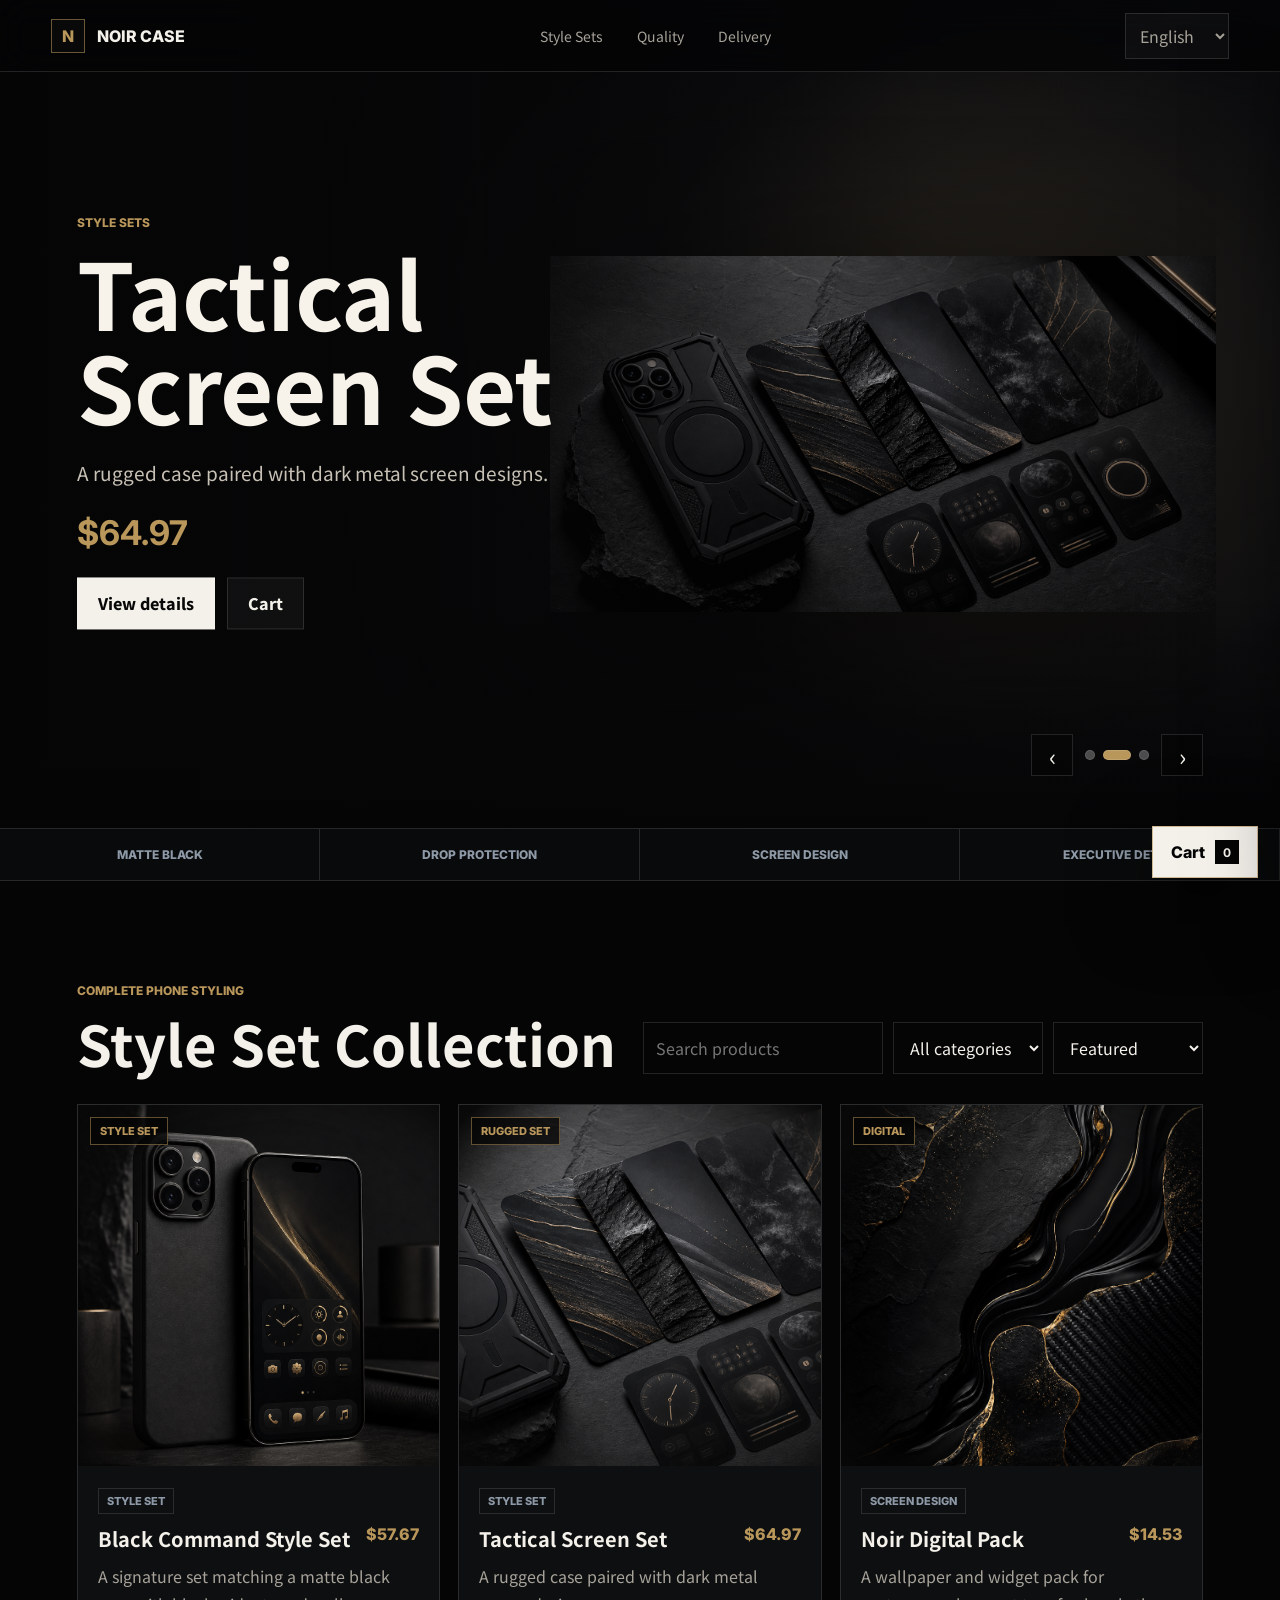
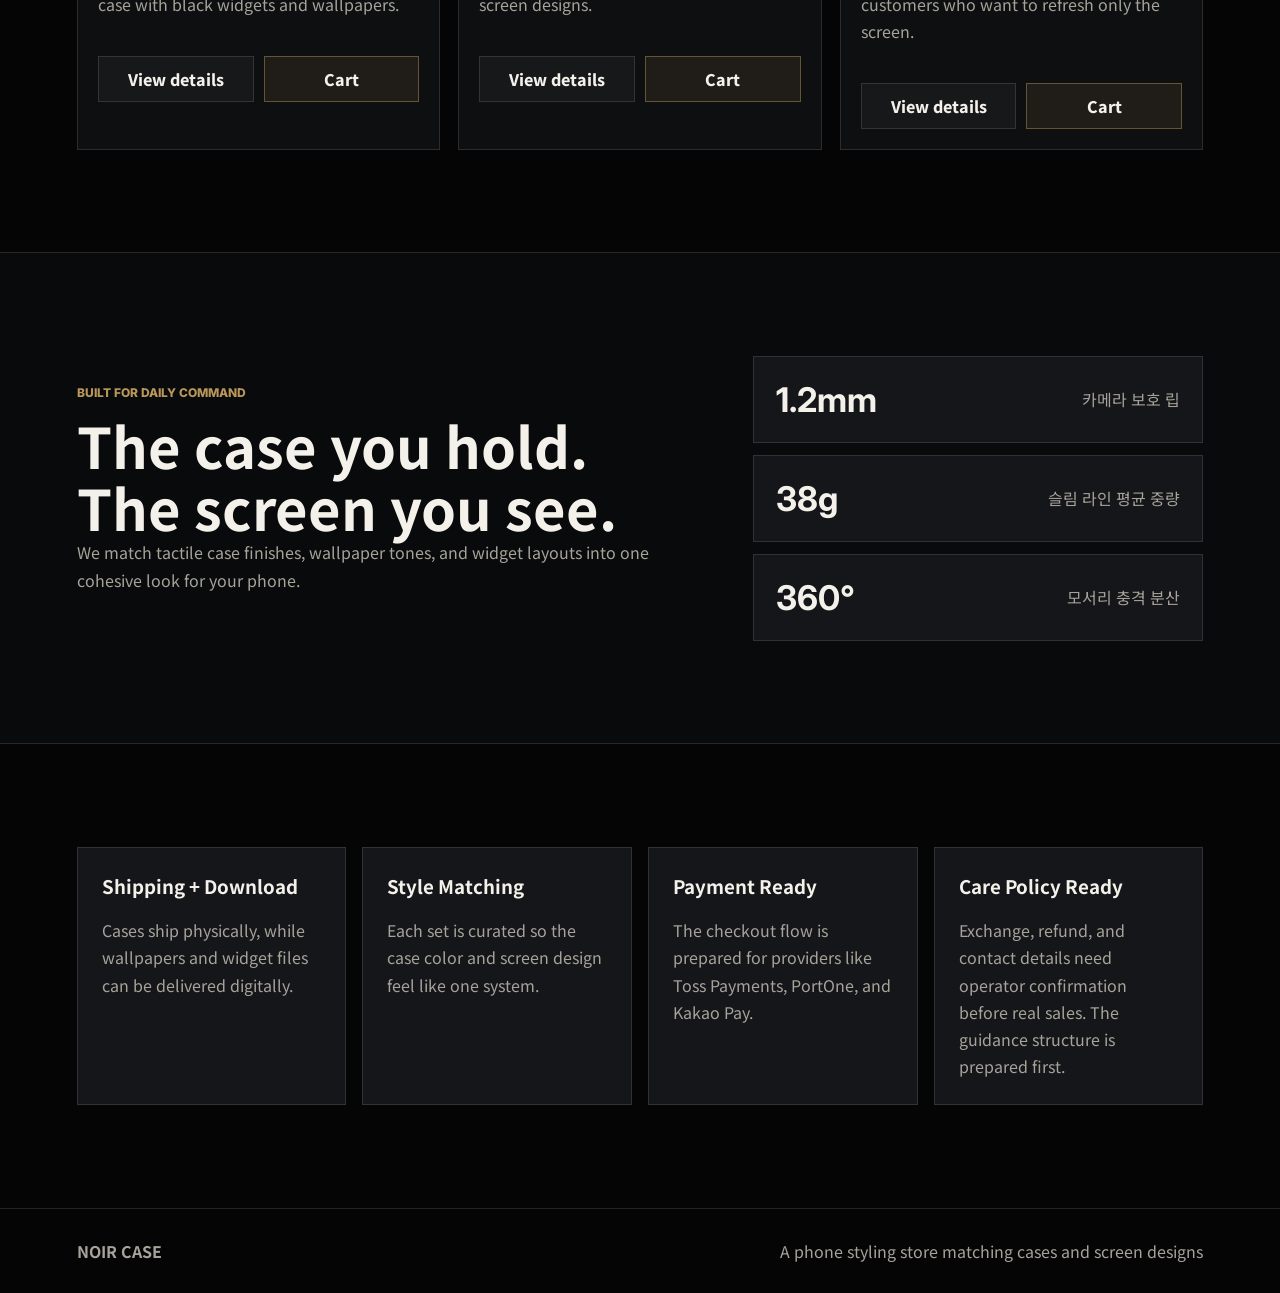
==== index.html @ c7d9f834 "Reposition mobile cart badge" ====
<!doctype html>
<html lang="ko">
  <head>
    <meta charset="UTF-8" />
    <meta name="viewport" content="width=device-width, initial-scale=1.0" />
    <title>NOIR CASE | 케이스와 화면 디자인 세트</title>
    <meta name="description" content="케이스, 배경화면, 위젯을 한 번에 맞추는 프리미엄 폰 스타일링 스토어 NOIR CASE." />
    <meta name="theme-color" content="#050506" />
    <meta property="og:title" content="NOIR CASE" />
    <meta property="og:description" content="케이스와 화면 디자인을 세트로 맞춰주는 프리미엄 폰 스타일링 브랜드" />
    <meta property="og:image" content="assets/hero-case.png" />
    <meta property="og:type" content="website" />
    <meta name="twitter:card" content="summary_large_image" />
    <meta name="twitter:title" content="NOIR CASE" />
    <meta name="twitter:description" content="케이스와 화면 디자인을 세트로 맞춰주는 프리미엄 폰 스타일링 브랜드" />
    <meta name="twitter:image" content="assets/hero-case.png" />
    <link rel="preconnect" href="https://fonts.googleapis.com" />
    <link rel="preconnect" href="https://fonts.gstatic.com" crossorigin />
    <link href="https://fonts.googleapis.com/css2?family=Noto+Sans+KR:wght@400;500;600;700;800&family=Inter:wght@500;600;700;800&display=swap" rel="stylesheet" />
    <link rel="stylesheet" href="styles.css?v=20260530-cartbadge" />
  </head>
  <body>
    <header class="site-header">
      <a class="brand" href="#top" aria-label="NOIR CASE 홈">
        <span class="brand-mark">N</span>
        <span>NOIR CASE</span>
      </a>
      <nav class="nav-links" aria-label="주요 메뉴">
        <a href="#products" data-i18n="navProducts">스타일 세트</a>
        <a href="#quality" data-i18n="navQuality">품질</a>
        <a href="#support" data-i18n="navSupport">배송</a>
      </nav>
    </header>

    <main id="top">
      <section class="hero" data-hero>
        <div class="hero-art blend-media" aria-hidden="true">
          <span class="blend-media-bg"></span>
          <img class="hero-bg" src="assets/hero-case.png" alt="프리미엄 케이스" data-hero-image fetchpriority="high" decoding="async" />
        </div>
        <div class="hero-shade"></div>
        <div class="hero-content">
          <p class="eyebrow" data-hero-category>Phone Styling Set</p>
          <h1 data-hero-title data-i18n="heroDefaultTitle">케이스와 화면을 하나의 무드로</h1>
          <p class="hero-copy" data-hero-copy data-i18n="heroDefaultCopy">
            케이스, 배경화면, 위젯까지 맞춰 폰 전체의 인상을 완성하는 프리미엄 스타일링 세트.
          </p>
          <strong class="hero-price" data-hero-price></strong>
          <div class="hero-actions">
            <a class="primary-btn" href="#products" data-hero-detail>컬렉션 보기</a>
            <button class="secondary-btn" type="button" data-hero-add data-i18n="cart">장바구니</button>
          </div>
        </div>
        <div class="hero-controls" aria-label="메인 상품 전환">
          <button type="button" data-hero-prev aria-label="이전 상품">‹</button>
          <div class="hero-dots" data-hero-dots></div>
          <button type="button" data-hero-next aria-label="다음 상품">›</button>
        </div>
      </section>

      <section class="ticker" aria-label="브랜드 가치">
        <span>MATTE BLACK</span>
        <span>DROP PROTECTION</span>
        <span>SCREEN DESIGN</span>
        <span>EXECUTIVE DETAIL</span>
      </section>

      <section class="products-section" id="products">
        <div class="section-heading">
          <div>
            <p class="eyebrow" data-i18n="completeStyling">Complete Phone Styling</p>
            <h2 data-i18n="collectionTitle">스타일 세트 컬렉션</h2>
          </div>
          <div class="shop-controls">
            <input type="search" placeholder="상품 검색" data-search data-i18n-placeholder="productSearch" />
            <select data-category>
              <option value="all" data-i18n="allCategories">전체 카테고리</option>
            </select>
            <select data-sort>
              <option value="featured" data-i18n="featured">추천순</option>
              <option value="price-low" data-i18n="priceLow">낮은 가격순</option>
              <option value="price-high" data-i18n="priceHigh">높은 가격순</option>
              <option value="newest" data-i18n="newest">신상품순</option>
            </select>
          </div>
        </div>
        <div class="product-grid" data-products></div>
      </section>

      <section class="quality-section" id="quality">
        <div class="quality-copy">
          <p class="eyebrow">Built For Daily Command</p>
          <h2 data-i18n="qualityTitle">손에 드는 케이스와 매일 보는 화면까지</h2>
          <p data-i18n="qualityCopy">
            케이스의 소재감과 배경화면의 색감, 위젯 구성까지 하나의 무드로 설계합니다.
            폰을 켤 때부터 손에 쥘 때까지 자연스럽게 이어지도록 구성했습니다.
          </p>
        </div>
        <div class="spec-list" aria-label="제품 특징">
          <div>
            <strong>1.2mm</strong>
            <span>카메라 보호 립</span>
          </div>
          <div>
            <strong>38g</strong>
            <span>슬림 라인 평균 중량</span>
          </div>
          <div>
            <strong>360°</strong>
            <span>모서리 충격 분산</span>
          </div>
        </div>
      </section>

      <section class="service-section" id="support">
        <article>
          <h3 data-i18n="deliveryDownload">배송 + 다운로드</h3>
          <p data-i18n="deliveryDownloadCopy">케이스는 배송으로, 배경화면과 위젯 파일은 디지털 다운로드로 제공할 수 있습니다.</p>
        </article>
        <article>
          <h3 data-i18n="styleMatching">스타일 매칭</h3>
          <p data-i18n="styleMatchingCopy">케이스 컬러와 화면 디자인이 따로 놀지 않도록 세트 단위로 구성합니다.</p>
        </article>
        <article>
          <h3 data-i18n="paymentReady">결제 연동 준비</h3>
          <p data-i18n="paymentReadyCopy">토스페이먼츠, 포트원, 카카오페이 같은 국내 PG를 붙일 수 있는 버튼 구조입니다.</p>
        </article>
        <article>
          <h3 data-i18n="careReady">운영 안내 준비</h3>
          <p data-i18n="careReadyCopy">교환, 환불, 문의 정보는 실제 판매 전 운영자 확인이 필요합니다. 현재는 안내 구조를 먼저 준비했습니다.</p>
        </article>
      </section>
    </main>

    <aside class="cart-drawer" data-cart-drawer aria-label="장바구니">
      <div class="drawer-head">
        <h2 data-i18n="orderSheet">주문서</h2>
        <button class="icon-btn" type="button" data-close-cart aria-label="장바구니 닫기">×</button>
      </div>
      <div class="cart-items" data-cart-items></div>
      <div class="cart-total">
        <span>결제 예정 금액</span>
        <strong data-cart-total>0원</strong>
      </div>
      <button class="checkout-btn" type="button" data-checkout data-i18n="checkout">결제하기</button>
      <p class="checkout-note">현재는 데모 결제입니다. 실제 판매 전 PG 가맹점 심사와 서버 검증을 연결하세요.</p>
    </aside>

    <button class="cart-fab" type="button" data-open-cart aria-label="장바구니 열기">
      <span>Cart</span>
      <strong data-cart-count>0</strong>
    </button>

    <div class="toast" data-toast role="status" aria-live="polite"></div>

    <footer class="site-footer">
      <strong>NOIR CASE</strong>
      <span data-i18n="footer">케이스와 화면 디자인을 맞춰주는 폰 스타일링 스토어</span>
    </footer>

    <script src="config.js"></script>
    <script src="i18n.js?v=20260530-checkout"></script>
    <script src="store.js"></script>
    <script src="app.js?v=20260530-cartstate"></script>
  </body>
</html>
---- styles.css ----
:root {
  color-scheme: dark;
  --bg: #050506;
  --panel: #0e0f11;
  --panel-2: #151619;
  --line: rgba(255, 255, 255, 0.12);
  --text: #f4f1eb;
  --muted: #a7a39a;
  --dim: #706d67;
  --gold: #b9975b;
  --steel: #8d99a6;
  --danger: #d85757;
  --shadow: 0 24px 80px rgba(0, 0, 0, 0.55);
}

* {
  box-sizing: border-box;
}

html {
  scroll-behavior: smooth;
  overflow-x: clip;
}

body {
  margin: 0;
  background: var(--bg);
  color: var(--text);
  font-family: "Noto Sans KR", "Inter", sans-serif;
  overflow-x: clip;
}

@supports not (overflow: clip) {
  html,
  body {
    overflow-x: hidden;
  }
}

button,
input,
select,
textarea {
  font: inherit;
}

a:focus-visible,
button:focus-visible,
input:focus-visible,
select:focus-visible,
textarea:focus-visible {
  outline: 2px solid var(--gold);
  outline-offset: 3px;
}

a {
  color: inherit;
  text-decoration: none;
}

.site-header {
  position: fixed;
  top: 0;
  left: 0;
  right: 0;
  z-index: 30;
  display: flex;
  align-items: center;
  justify-content: space-between;
  gap: 24px;
  height: 72px;
  padding: 0 clamp(18px, 4vw, 64px);
  border-bottom: 1px solid var(--line);
  background: rgba(5, 5, 6, 0.78);
  backdrop-filter: blur(18px);
}

.brand,
.nav-links,
.hero-actions,
.drawer-head {
  display: flex;
  align-items: center;
}

.brand {
  gap: 12px;
  font-family: Inter, sans-serif;
  font-weight: 800;
  letter-spacing: 0;
}

.brand-mark {
  display: grid;
  place-items: center;
  width: 34px;
  height: 34px;
  border: 1px solid rgba(185, 151, 91, 0.55);
  color: var(--gold);
  background: #090909;
}

.nav-links {
  gap: clamp(16px, 3vw, 34px);
  color: var(--muted);
  font-size: 14px;
}

.nav-links a:hover,
.admin-open:hover {
  color: var(--text);
}

.admin-open,
.icon-btn {
  border: 1px solid var(--line);
  color: var(--muted);
  background: rgba(255, 255, 255, 0.03);
  cursor: pointer;
}

.admin-open {
  padding: 9px 14px;
}

.language-select {
  width: auto;
  min-width: 104px;
  border: 1px solid var(--line);
  background: rgba(255, 255, 255, 0.03);
  color: var(--muted);
  padding: 9px 10px;
  cursor: pointer;
}

.hero {
  position: relative;
  min-height: 92vh;
  display: grid;
  align-items: center;
  overflow: hidden;
  padding: 120px clamp(18px, 6vw, 84px) 70px;
  --hero-image: url("assets/hero-case.png");
  --hero-tone: 0.34;
  --hero-image-brightness: 0.78;
  --hero-bg-opacity: 0.22;
  --hero-overlay: 0.58;
  --hero-content-y: 50%;
  --hero-art-scale: 1;
  --hero-bg-start: #050506;
  --hero-bg-end: #111214;
  --hero-accent: #b9975b;
  --hero-text: #f7f3ea;
  background:
    radial-gradient(circle at 78% 46%, color-mix(in srgb, var(--hero-accent) calc(18% + var(--hero-tone) * 16%), transparent), transparent 34%),
    linear-gradient(90deg, var(--hero-bg-start) 0%, color-mix(in srgb, var(--hero-bg-start) 66%, var(--hero-bg-end)) 48%, var(--hero-bg-end) 100%);
}

.hero::before {
  content: "";
  position: absolute;
  inset: -18%;
  z-index: 0;
  background-image: var(--hero-image);
  background-size: min(78vw, 1080px) auto;
  background-repeat: no-repeat;
  background-position: center right;
  filter: blur(88px) saturate(0.9) brightness(0.42);
  opacity: var(--hero-bg-opacity);
  transform: scale(1.1);
}

.hero-art,
.hero-shade {
  position: absolute;
}

.hero-art {
  top: 96px;
  right: clamp(18px, 5vw, 76px);
  bottom: 56px;
  width: min(52vw, 760px);
  height: calc(100% - 152px);
  z-index: 1;
  --blend-image: var(--hero-image);
  transform: scale(var(--hero-art-scale));
  transform-origin: center right;
}

.hero-art .blend-media-bg {
  inset: -14%;
  opacity: calc(var(--blend-glow) * var(--blend-overlay) * var(--hero-bg-opacity));
  filter: blur(var(--blend-blur)) saturate(0.95) brightness(calc(0.5 + var(--hero-tone) * 0.18));
}

.hero-art::after {
  background: radial-gradient(ellipse var(--blend-width) var(--blend-height) at var(--blend-focus-x) var(--blend-focus-y), transparent 0%, transparent var(--blend-solid), rgba(5, 5, 6, 0.2) var(--blend-soft), rgba(5, 5, 6, 0.64) var(--blend-edge), #050506 100%);
}

.hero-bg {
  width: 100%;
  height: 100%;
  object-fit: contain;
  object-position: center right;
  filter: saturate(0.9) contrast(1.08) brightness(var(--hero-image-brightness)) drop-shadow(0 32px 72px rgba(0, 0, 0, 0.58));
  -webkit-mask-image: radial-gradient(ellipse var(--blend-width) var(--blend-height) at var(--blend-focus-x) var(--blend-focus-y), #000 0%, #000 var(--blend-solid), rgba(0, 0, 0, 0.78) var(--blend-soft), rgba(0, 0, 0, 0.24) var(--blend-edge), transparent 100%);
  mask-image: radial-gradient(ellipse var(--blend-width) var(--blend-height) at var(--blend-focus-x) var(--blend-focus-y), #000 0%, #000 var(--blend-solid), rgba(0, 0, 0, 0.78) var(--blend-soft), rgba(0, 0, 0, 0.24) var(--blend-edge), transparent 100%);
}

.hero-shade {
  inset: 0;
  z-index: 2;
  background:
    linear-gradient(90deg, rgba(5, 5, 6, calc(0.56 + var(--hero-overlay) * 0.38)) 0%, rgba(5, 5, 6, calc(0.42 + var(--hero-overlay) * 0.32)) 42%, rgba(5, 5, 6, calc(var(--hero-overlay) * 0.24)) 72%, rgba(5, 5, 6, calc(var(--hero-overlay) * 0.42)) 100%),
    linear-gradient(0deg, #050506 0%, rgba(5, 5, 6, 0) 28%);
}

.hero-content {
  position: relative;
  z-index: 3;
  max-width: 650px;
  align-self: center;
  transform: translateY(calc(var(--hero-content-y) - 50%));
  color: var(--hero-text);
}

.hero-content .eyebrow,
.hero-price {
  color: var(--hero-accent);
}

.eyebrow {
  margin: 0 0 14px;
  color: var(--gold);
  font-family: Inter, sans-serif;
  font-size: 12px;
  font-weight: 800;
  letter-spacing: 0;
  text-transform: uppercase;
}

h1,
h2,
h3,
p {
  margin-top: 0;
}

h1 {
  max-width: 620px;
  margin-bottom: 24px;
  font-size: clamp(44px, 8vw, 92px);
  line-height: 1.02;
  letter-spacing: 0;
}

.hero-copy {
  max-width: 540px;
  margin-bottom: 34px;
  color: #c8c1b5;
  font-size: clamp(16px, 2vw, 19px);
  line-height: 1.8;
}

.hero-price {
  display: block;
  margin: -12px 0 24px;
  color: var(--gold);
  font-family: Inter, sans-serif;
  font-size: clamp(22px, 3vw, 34px);
}

.hero-actions {
  gap: 12px;
  flex-wrap: wrap;
}

.hero-controls {
  position: absolute;
  right: clamp(18px, 6vw, 84px);
  bottom: 52px;
  z-index: 4;
  display: flex;
  align-items: center;
  gap: 12px;
}

.hero-controls button {
  display: grid;
  place-items: center;
  width: 42px;
  height: 42px;
  border: 1px solid var(--line);
  background: rgba(5, 5, 6, 0.66);
  color: var(--text);
  cursor: pointer;
  font-size: 24px;
}

.hero-dots {
  display: flex;
  gap: 8px;
}

.hero-dots button {
  width: 10px;
  height: 10px;
  border-radius: 999px;
  padding: 0;
  background: rgba(255, 255, 255, 0.28);
}

.hero-dots button.active {
  width: 28px;
  background: var(--gold);
}

.primary-btn,
.secondary-btn,
.checkout-btn {
  min-height: 48px;
  border: 1px solid transparent;
  padding: 13px 20px;
  cursor: pointer;
  font-weight: 800;
}

.primary-btn,
.checkout-btn {
  background: var(--text);
  color: #080808;
}

.primary-btn:disabled,
.checkout-btn:disabled {
  cursor: not-allowed;
  opacity: 0.58;
}

form[aria-busy="true"] .primary-btn:disabled,
form[aria-busy="true"] .checkout-btn:disabled {
  cursor: wait;
}

.secondary-btn {
  border-color: var(--line);
  background: rgba(255, 255, 255, 0.04);
  color: var(--text);
}

.ticker {
  display: grid;
  grid-template-columns: repeat(4, 1fr);
  border-block: 1px solid var(--line);
  background: #090a0b;
}

.ticker span {
  padding: 18px 14px;
  border-right: 1px solid var(--line);
  color: var(--steel);
  font-family: Inter, sans-serif;
  font-size: 12px;
  font-weight: 800;
  text-align: center;
}

.products-section,
.quality-section,
.service-section {
  padding: clamp(64px, 8vw, 110px) clamp(18px, 6vw, 84px);
}

.section-heading {
  display: flex;
  align-items: end;
  justify-content: space-between;
  gap: 24px;
  margin-bottom: 30px;
}

.shop-controls {
  display: grid;
  grid-template-columns: minmax(180px, 1fr) 150px 150px;
  gap: 10px;
  width: min(560px, 100%);
}

h2 {
  margin-bottom: 0;
  font-size: clamp(30px, 5vw, 56px);
  line-height: 1.1;
}

.product-grid {
  display: grid;
  grid-template-columns: repeat(3, minmax(0, 1fr));
  gap: 18px;
}

.empty-state {
  grid-column: 1 / -1;
  border: 1px solid var(--line);
  padding: 28px;
  color: var(--muted);
  background: var(--panel);
}

.product-card {
  border: 1px solid var(--line);
  background: var(--panel);
}

.product-link {
  display: block;
}

.product-media {
  position: relative;
  aspect-ratio: 1 / 1;
  overflow: hidden;
  background: #090909;
}

.product-media > img,
.product-media .blend-media {
  width: 100%;
  height: 100%;
  display: block;
  transition: transform 360ms ease;
}

.product-media .blend-media img {
  object-fit: cover;
}

.product-card:hover img {
  transform: scale(1.04);
}

.product-badge {
  position: absolute;
  top: 12px;
  left: 12px;
  border: 1px solid rgba(185, 151, 91, 0.5);
  background: rgba(5, 5, 6, 0.78);
  color: var(--gold);
  padding: 6px 9px;
  font-family: Inter, sans-serif;
  font-size: 11px;
  font-weight: 800;
}

.product-info {
  padding: 20px;
}

.type-chip {
  display: inline-flex;
  margin-bottom: 10px;
  border: 1px solid var(--line);
  padding: 5px 8px;
  color: var(--steel);
  font-family: Inter, sans-serif;
  font-size: 11px;
  font-weight: 800;
  text-transform: uppercase;
}

.product-top {
  display: flex;
  align-items: start;
  justify-content: space-between;
  gap: 12px;
  margin-bottom: 10px;
}

.product-top h3 {
  margin: 0;
  font-size: 20px;
}

.price {
  white-space: nowrap;
  color: var(--gold);
  font-family: Inter, sans-serif;
  font-weight: 800;
}

.product-info p {
  min-height: 54px;
  margin-bottom: 18px;
  color: var(--muted);
  line-height: 1.7;
}

.add-btn {
  width: 100%;
  min-height: 44px;
  border: 1px solid rgba(185, 151, 91, 0.45);
  background: rgba(185, 151, 91, 0.1);
  color: var(--text);
  cursor: pointer;
  font-weight: 800;
}

.product-actions {
  display: grid;
  grid-template-columns: 1fr 1fr;
  gap: 10px;
  padding: 0 20px 20px;
}

.small-btn {
  display: grid;
  place-items: center;
  min-height: 44px;
  padding: 10px 12px;
}

.quality-section {
  display: grid;
  grid-template-columns: minmax(0, 1fr) minmax(320px, 0.75fr);
  gap: clamp(28px, 6vw, 80px);
  align-items: center;
  background: #090a0b;
  border-block: 1px solid var(--line);
}

.quality-copy p:last-child {
  max-width: 620px;
  color: var(--muted);
  line-height: 1.8;
}

.spec-list {
  display: grid;
  gap: 12px;
}

.spec-list div,
.service-section article {
  border: 1px solid var(--line);
  background: var(--panel-2);
}

.spec-list div {
  display: flex;
  justify-content: space-between;
  align-items: center;
  padding: 22px;
}

.spec-list strong {
  color: var(--text);
  font-family: Inter, sans-serif;
  font-size: 34px;
}

.spec-list span {
  color: var(--muted);
}

.service-section {
  display: grid;
  grid-template-columns: repeat(4, 1fr);
  gap: 16px;
}

.service-section article {
  padding: 24px;
}

.service-section p {
  margin-bottom: 0;
  color: var(--muted);
  line-height: 1.7;
}

.cart-fab {
  position: fixed;
  right: 22px;
  bottom: 22px;
  z-index: 25;
  display: flex;
  align-items: center;
  gap: 10px;
  min-height: 52px;
  border: 1px solid rgba(185, 151, 91, 0.6);
  padding: 0 18px;
  background: #f4f1eb;
  color: #050506;
  cursor: pointer;
  box-shadow: var(--shadow);
  font-family: Inter, sans-serif;
  font-weight: 800;
}

.cart-fab strong {
  display: grid;
  place-items: center;
  min-width: 24px;
  height: 24px;
  background: #050506;
  color: var(--text);
  font-size: 12px;
}

.cart-drawer {
  position: fixed;
  top: 0;
  right: 0;
  z-index: 50;
  width: min(420px, 100vw);
  height: 100vh;
  padding: 24px;
  border-left: 1px solid var(--line);
  background: rgba(10, 10, 11, 0.96);
  box-shadow: var(--shadow);
  transform: translateX(104%);
  transition: transform 260ms ease;
}

.cart-drawer.open {
  transform: translateX(0);
}

.drawer-head {
  justify-content: space-between;
  margin-bottom: 24px;
}

.drawer-head h2 {
  font-size: 26px;
}

.icon-btn {
  width: 40px;
  height: 40px;
  font-size: 24px;
}

.cart-items {
  display: grid;
  gap: 12px;
  max-height: 48vh;
  overflow: auto;
}

.cart-line {
  display: grid;
  grid-template-columns: 56px 1fr auto;
  gap: 12px;
  align-items: center;
  border: 1px solid var(--line);
  padding: 10px;
  background: var(--panel);
}

.cart-line img {
  width: 56px;
  height: 56px;
  object-fit: cover;
}

.cart-line h3 {
  margin: 0 0 4px;
  font-size: 14px;
}

.cart-line span {
  color: var(--muted);
  font-size: 13px;
}

.remove-btn {
  border: 0;
  background: transparent;
  color: var(--danger);
  cursor: pointer;
  font-weight: 800;
}

.cart-total {
  display: flex;
  justify-content: space-between;
  margin: 26px 0 16px;
  padding-top: 18px;
  border-top: 1px solid var(--line);
}

.checkout-btn {
  width: 100%;
}

.checkout-note,
.form-help {
  color: var(--dim);
  font-size: 13px;
  line-height: 1.6;
}

.modal-backdrop {
  position: fixed;
  inset: 0;
  z-index: 60;
  display: grid;
  place-items: center;
  padding: 20px;
  background: rgba(0, 0, 0, 0.72);
}

.modal-backdrop[hidden] {
  display: none;
}

.admin-panel {
  width: min(900px, 100%);
  max-height: 88vh;
  overflow: auto;
  border: 1px solid var(--line);
  background: #0b0b0c;
  box-shadow: var(--shadow);
  padding: 24px;
}

.login-form,
.editor-form,
.product-editor {
  display: grid;
  gap: 14px;
}

label {
  display: grid;
  gap: 8px;
  color: var(--muted);
  font-size: 13px;
  font-weight: 700;
}

input,
select,
textarea {
  width: 100%;
  border: 1px solid var(--line);
  background: #050506;
  color: var(--text);
  padding: 12px;
  outline: none;
}

textarea {
  min-height: 82px;
  resize: vertical;
}

.full {
  width: 100%;
}

.product-editor {
  border: 1px solid var(--line);
  padding: 16px;
  background: var(--panel);
}

.editor-actions {
  display: flex;
  gap: 10px;
  flex-wrap: wrap;
}

.bottom-actions {
  justify-content: end;
  margin-top: 14px;
}

.danger-btn {
  border: 1px solid rgba(216, 87, 87, 0.5);
  background: rgba(216, 87, 87, 0.1);
  color: #ff9a9a;
  padding: 12px 16px;
  cursor: pointer;
  font-weight: 800;
}

.compact {
  justify-self: start;
  min-height: 40px;
  padding: 9px 12px;
}

.toast {
  position: fixed;
  left: 50%;
  bottom: 24px;
  z-index: 80;
  transform: translate(-50%, 20px);
  opacity: 0;
  pointer-events: none;
  border: 1px solid var(--line);
  background: #111;
  color: var(--text);
  padding: 12px 16px;
  box-shadow: var(--shadow);
  transition: 180ms ease;
}

.toast.show {
  transform: translate(-50%, 0);
  opacity: 1;
}

.site-footer {
  display: flex;
  justify-content: space-between;
  gap: 18px;
  padding: 30px clamp(18px, 6vw, 84px);
  border-top: 1px solid var(--line);
  color: var(--muted);
}

.admin-page {
  min-height: 100vh;
  background:
    linear-gradient(135deg, rgba(185, 151, 91, 0.1), transparent 30%),
    #050506;
}

.admin-shell {
  width: min(1180px, 100%);
  margin: 0 auto;
  padding: 118px clamp(18px, 5vw, 56px) 64px;
}

.admin-hero {
  max-width: 780px;
  margin-bottom: 32px;
}

.admin-hero h1 {
  font-size: clamp(38px, 7vw, 76px);
}

.admin-hero p:not(.eyebrow),
.admin-login-card p {
  color: var(--muted);
  line-height: 1.8;
}

.admin-login-card,
.admin-workspace {
  border: 1px solid var(--line);
  background: rgba(14, 15, 17, 0.88);
  box-shadow: var(--shadow);
  padding: clamp(20px, 4vw, 32px);
}

.order-workspace {
  margin-top: 24px;
}

.admin-login-card {
  width: min(520px, 100%);
}

.admin-toolbar {
  display: flex;
  justify-content: space-between;
  align-items: end;
  gap: 18px;
  margin-bottom: 24px;
}

.admin-product-layout {
  display: grid;
  grid-template-columns: 190px minmax(0, 1fr);
  gap: 18px;
}

.product-manager {
  display: grid;
  grid-template-columns: minmax(220px, 280px) minmax(0, 1fr);
  gap: 16px;
  align-items: start;
}

.product-picker {
  position: sticky;
  top: 86px;
  display: grid;
  gap: 8px;
  max-height: calc(100vh - 110px);
  overflow: auto;
  padding: 8px;
  border: 1px solid var(--line);
  background: rgba(255, 255, 255, 0.025);
}

.product-picker button {
  display: grid;
  grid-template-columns: 52px minmax(0, 1fr);
  gap: 10px;
  align-items: center;
  width: 100%;
  padding: 8px;
  border: 1px solid transparent;
  color: var(--text);
  text-align: left;
  background: transparent;
  cursor: pointer;
}

.product-picker button.active {
  border-color: rgba(185, 151, 91, 0.5);
  background: rgba(185, 151, 91, 0.09);
}

.product-picker img {
  width: 52px;
  aspect-ratio: 1;
  object-fit: cover;
  background: #050506;
}

.product-picker strong,
.product-picker small {
  display: block;
  overflow: hidden;
  text-overflow: ellipsis;
  white-space: nowrap;
}

.product-picker small {
  color: var(--dim);
  font-size: 12px;
}

.admin-preview {
  position: sticky;
  top: 92px;
  align-self: start;
  border: 1px solid var(--line);
  background: #080808;
  padding: 12px;
}

.admin-preview-media {
  width: 100%;
  aspect-ratio: 4 / 5;
  margin-top: 10px;
}

.admin-preview img {
  width: 100%;
  aspect-ratio: 1 / 1;
  object-fit: contain;
  display: block;
}

.admin-preview-status {
  display: block;
  padding: 10px 0 4px;
  color: var(--gold);
  font-size: 13px;
  font-weight: 800;
  text-align: center;
}

.preview-title,
.preview-help {
  display: block;
  color: var(--text);
}

.preview-title {
  font-size: 13px;
}

.preview-help {
  color: var(--dim);
  font-size: 12px;
  line-height: 1.55;
}

.admin-fields {
  display: grid;
  gap: 12px;
}

.admin-edit-group {
  border: 1px solid var(--line);
  background: rgba(255, 255, 255, 0.025);
}

.admin-edit-group summary {
  display: flex;
  align-items: center;
  justify-content: space-between;
  padding: 14px 16px;
  color: var(--text);
  font-weight: 900;
  cursor: pointer;
}

.admin-edit-group summary::after {
  content: "+";
  color: var(--gold);
}

.admin-edit-group[open] summary::after {
  content: "-";
}

.admin-group-grid {
  display: grid;
  grid-template-columns: repeat(2, minmax(0, 1fr));
  gap: 14px;
  padding: 0 16px 16px;
}

.admin-section-note {
  grid-column: 1 / -1;
  display: grid;
  gap: 4px;
  padding: 12px 14px;
  border: 1px solid var(--line);
  background: rgba(255, 255, 255, 0.035);
}

.admin-section-note span {
  color: var(--dim);
  font-size: 13px;
}

.compact-note {
  padding: 0;
  border: 0;
  background: transparent;
}

.blend-admin-panel {
  grid-column: 1 / -1;
  display: grid;
  gap: 14px;
  padding: 16px;
  border: 1px solid rgba(185, 151, 91, 0.28);
  background: rgba(185, 151, 91, 0.055);
}

.blend-control-grid {
  display: grid;
  grid-template-columns: repeat(2, minmax(0, 1fr));
  gap: 12px 16px;
}

.toggle-row {
  display: flex;
  align-items: center;
  gap: 10px;
  color: var(--text);
}

.toggle-row input {
  width: auto;
}

input[type="range"] {
  padding: 0;
  accent-color: var(--gold);
}

.translation-panel {
  grid-column: 1 / -1;
  display: grid;
  gap: 14px;
  padding: 16px;
  border: 1px solid var(--line);
  background: rgba(255, 255, 255, 0.03);
}

.translation-panel > div:first-child strong {
  display: block;
  margin-bottom: 4px;
}

.translation-panel > div:first-child p {
  margin: 0;
  color: var(--dim);
  font-size: 13px;
}

.translation-card {
  display: grid;
  grid-template-columns: repeat(2, minmax(0, 1fr));
  gap: 12px;
  padding-top: 14px;
  border-top: 1px solid var(--line);
}

.translation-card h4,
.translation-card label:nth-child(4),
.translation-card label:nth-child(5),
.translation-card label:nth-child(6),
.translation-card label:nth-child(7) {
  grid-column: 1 / -1;
}

.translation-card h4 {
  margin: 0;
}

.sample-asset-panel {
  display: grid;
  gap: 16px;
  margin-bottom: 18px;
  padding: 16px;
  border: 1px solid var(--line);
  background: rgba(255, 255, 255, 0.035);
}

.sample-asset-panel p {
  margin: 4px 0 0;
  color: var(--dim);
  font-size: 13px;
}

.sample-asset-grid {
  display: grid;
  grid-template-columns: repeat(5, minmax(0, 1fr));
  gap: 12px;
}

.sample-asset-grid article {
  display: grid;
  gap: 8px;
  align-content: start;
  min-width: 0;
}

.sample-asset-grid img {
  width: 100%;
  aspect-ratio: 1;
  object-fit: cover;
  border: 1px solid var(--line);
  background: #050506;
}

.sample-asset-grid span {
  font-size: 13px;
  font-weight: 800;
}

.sample-asset-grid code {
  overflow-wrap: anywhere;
  color: var(--muted);
  font-size: 11px;
}

.motion-preview {
  object-fit: cover;
  min-height: 360px;
  background: transparent;
}

.blend-media {
  position: relative;
  display: grid;
  place-items: center;
  overflow: visible;
  isolation: isolate;
  --blend-image: none;
  --blend-edge-color: #050506;
  --blend-focus-x: 56%;
  --blend-focus-y: 52%;
  --blend-width: 76%;
  --blend-height: 70%;
  --blend-fade: 18%;
  --blend-blur: 60px;
  --blend-glow: 0.18;
  --blend-overlay: 1;
  --blend-solid: 60%;
  --blend-soft: 79%;
  --blend-edge: 94%;
  --blend-bg-soft: 73%;
}

.hero .hero-art.blend-media {
  position: absolute;
}

.blend-media-bg {
  position: absolute;
  inset: -18%;
  z-index: 0;
  background-image: var(--blend-image);
  background-size: cover;
  background-position: center;
  filter: blur(var(--blend-blur)) saturate(0.92) brightness(0.5);
  opacity: calc(var(--blend-glow) * var(--blend-overlay));
  transform: scale(1.16);
  -webkit-mask-image: radial-gradient(ellipse var(--blend-width) var(--blend-height) at var(--blend-focus-x) var(--blend-focus-y), rgba(0, 0, 0, 0.72) 0%, rgba(0, 0, 0, 0.28) var(--blend-bg-soft), rgba(0, 0, 0, 0.04) var(--blend-edge), transparent 100%);
  mask-image: radial-gradient(ellipse var(--blend-width) var(--blend-height) at var(--blend-focus-x) var(--blend-focus-y), rgba(0, 0, 0, 0.72) 0%, rgba(0, 0, 0, 0.28) var(--blend-bg-soft), rgba(0, 0, 0, 0.04) var(--blend-edge), transparent 100%);
}

.blend-media::after {
  content: "";
  position: absolute;
  inset: -10%;
  z-index: 2;
  pointer-events: none;
  opacity: var(--blend-overlay);
  background: radial-gradient(ellipse var(--blend-width) var(--blend-height) at var(--blend-focus-x) var(--blend-focus-y), transparent 0%, transparent var(--blend-solid), rgba(5, 5, 6, 0.14) var(--blend-soft), rgba(5, 5, 6, 0.38) var(--blend-edge), transparent 100%);
}

.blend-media img {
  position: relative;
  z-index: 1;
  width: 100%;
  height: 100%;
  object-fit: contain;
  -webkit-mask-image: radial-gradient(ellipse var(--blend-width) var(--blend-height) at var(--blend-focus-x) var(--blend-focus-y), #000 0%, #000 var(--blend-solid), rgba(0, 0, 0, 0.76) var(--blend-soft), rgba(0, 0, 0, 0.22) var(--blend-edge), transparent 100%);
  mask-image: radial-gradient(ellipse var(--blend-width) var(--blend-height) at var(--blend-focus-x) var(--blend-focus-y), #000 0%, #000 var(--blend-solid), rgba(0, 0, 0, 0.76) var(--blend-soft), rgba(0, 0, 0, 0.22) var(--blend-edge), transparent 100%);
}

.admin-group-grid > label:has(textarea),
.admin-group-grid > .translation-panel,
.admin-group-grid > .blend-admin-panel {
  grid-column: 1 / -1;
}

.hero-admin-form,
.hero-setting-grid,
.featured-product-list {
  display: grid;
  gap: 14px;
}

.hero-setting-grid {
  grid-template-columns: repeat(2, minmax(0, 1fr));
}

.featured-product-list {
  grid-template-columns: repeat(2, minmax(0, 1fr));
}

.featured-product {
  display: grid;
  grid-template-columns: auto 64px 1fr;
  align-items: center;
  gap: 12px;
  border: 1px solid var(--line);
  background: var(--panel);
  padding: 12px;
}

.featured-product input {
  width: 18px;
  height: 18px;
}

.featured-product img {
  width: 64px;
  height: 64px;
  object-fit: cover;
}

.featured-product span {
  display: grid;
  gap: 4px;
}

.featured-product small {
  color: var(--muted);
}

.order-list {
  display: grid;
  gap: 12px;
}

.order-card {
  display: grid;
  grid-template-columns: 1fr auto;
  gap: 10px 18px;
  border: 1px solid var(--line);
  background: var(--panel);
  padding: 16px;
}

.order-card div {
  display: grid;
  gap: 4px;
}

.order-card span,
.order-card p {
  color: var(--muted);
}

.order-card p {
  grid-column: 1 / -1;
  margin-bottom: 0;
}

.order-status {
  min-width: 180px;
}

.admin-redesign {
  width: min(1280px, 100%);
}

.admin-board {
  display: grid;
  grid-template-columns: minmax(240px, 300px) minmax(0, 1fr);
  gap: 18px;
  align-items: start;
}

.admin-list-panel,
.admin-edit-panel,
.admin-preview-block,
.admin-fieldset {
  border: 1px solid var(--line);
  background: rgba(255, 255, 255, 0.025);
}

.admin-list-panel {
  position: sticky;
  top: 92px;
  display: grid;
  gap: 12px;
  max-height: calc(100vh - 120px);
  overflow: auto;
  padding: 14px;
}

.admin-list-panel > strong {
  color: var(--gold);
  font-family: Inter, sans-serif;
  font-size: 12px;
  text-transform: uppercase;
}

.admin-item-list {
  display: grid;
  gap: 8px;
}

.product-strip {
  grid-template-columns: 1fr;
}

.admin-item-list button {
  display: grid;
  grid-template-columns: 58px minmax(0, 1fr);
  gap: 10px;
  align-items: center;
  width: 100%;
  padding: 8px;
  border: 1px solid transparent;
  color: var(--text);
  text-align: left;
  background: transparent;
  cursor: pointer;
}

.admin-item-list button.active {
  border-color: rgba(185, 151, 91, 0.52);
  background: rgba(185, 151, 91, 0.09);
}

.admin-item-list img {
  width: 58px;
  aspect-ratio: 1;
  object-fit: cover;
  background: #050506;
}

.admin-item-list strong,
.admin-item-list small {
  display: block;
  overflow: hidden;
  text-overflow: ellipsis;
  white-space: nowrap;
}

.admin-item-list small {
  color: var(--dim);
  font-size: 12px;
}

.admin-edit-panel {
  display: grid;
  grid-template-columns: minmax(320px, 0.82fr) minmax(0, 1fr);
  gap: 16px;
  align-items: start;
  padding: clamp(14px, 3vw, 22px);
}

.admin-preview-block {
  display: grid;
  gap: 12px;
  padding: 14px;
  position: sticky;
  top: 84px;
  grid-column: 1;
  grid-row: 1 / span 20;
  max-height: calc(100vh - 104px);
  overflow: auto;
}

.admin-edit-panel > :not(.admin-preview-block) {
  grid-column: 2;
}

.admin-preview-block > strong {
  font-size: 14px;
}

.admin-hero-preview {
  position: relative;
  min-height: 560px;
  overflow: hidden;
  display: grid;
  align-items: center;
  padding: clamp(22px, 5vw, 54px);
  background:
    radial-gradient(circle at 78% 46%, color-mix(in srgb, var(--hero-accent) calc(18% + var(--hero-tone) * 16%), transparent), transparent 34%),
    linear-gradient(90deg, var(--hero-bg-start) 0%, color-mix(in srgb, var(--hero-bg-start) 66%, var(--hero-bg-end)) 48%, var(--hero-bg-end) 100%);
}

.admin-hero-preview::before {
  content: "";
  position: absolute;
  inset: -18%;
  background-image: var(--hero-image);
  background-size: min(78vw, 1080px) auto;
  background-repeat: no-repeat;
  background-position: center right;
  filter: blur(88px) saturate(0.9) brightness(0.42);
  opacity: var(--hero-bg-opacity);
  transform: scale(1.1);
}

.hero-preview-art {
  position: absolute;
  inset: 40px 22px 46% 22px;
  z-index: 1;
  transform: scale(var(--hero-art-scale));
  transform-origin: center right;
}

.hero-preview-art img {
  width: 100%;
  height: 100%;
  object-fit: contain;
  filter: saturate(0.9) contrast(1.08) brightness(var(--hero-image-brightness)) drop-shadow(0 32px 72px rgba(0, 0, 0, 0.58));
}

.hero-preview-shade {
  position: absolute;
  inset: 0;
  z-index: 2;
  background:
    linear-gradient(90deg, rgba(5, 5, 6, calc(0.56 + var(--hero-overlay) * 0.38)) 0%, rgba(5, 5, 6, calc(0.42 + var(--hero-overlay) * 0.32)) 42%, rgba(5, 5, 6, calc(var(--hero-overlay) * 0.24)) 72%, rgba(5, 5, 6, calc(var(--hero-overlay) * 0.42)) 100%),
    linear-gradient(0deg, #050506 0%, rgba(5, 5, 6, 0) 28%);
}

.hero-preview-copy {
  position: relative;
  z-index: 3;
  width: 100%;
  align-self: end;
  transform: translateY(calc(var(--hero-content-y) - 50%));
  color: var(--hero-text);
}

.hero-preview-copy .eyebrow,
.hero-preview-copy strong {
  color: var(--hero-accent);
}

.hero-preview-copy h3,
.admin-product-preview h3 {
  margin: 0;
  font-size: clamp(30px, 4vw, 54px);
  line-height: 1;
}

.hero-preview-copy p:not(.eyebrow),
.admin-product-preview p:not(.eyebrow) {
  color: var(--muted);
  line-height: 1.65;
}

.hero-preview-copy strong,
.admin-product-preview strong {
  color: var(--gold);
  font-family: Inter, sans-serif;
  font-size: 24px;
}

.admin-product-preview {
  display: grid;
  grid-template-columns: 1fr;
  gap: clamp(16px, 4vw, 40px);
  align-items: center;
  min-height: 560px;
  padding: clamp(16px, 4vw, 42px);
  background: #050506;
  overflow: hidden;
}

.admin-product-preview-media {
  width: 100%;
  aspect-ratio: 1 / 1;
}

.admin-field-grid {
  display: grid;
  grid-template-columns: repeat(2, minmax(0, 1fr));
  gap: 14px;
}

.admin-field-grid > label:has(textarea),
.admin-field-grid > .translation-card {
  grid-column: 1 / -1;
}

.admin-fieldset {
  display: grid;
  gap: 12px;
  padding: 14px;
}

.admin-fieldset p {
  margin: 4px 0 0;
  color: var(--dim);
  font-size: 13px;
}

.checkout-page {
  min-height: 100vh;
  background:
    linear-gradient(135deg, rgba(185, 151, 91, 0.1), transparent 34%),
    #050506;
}

.checkout-shell {
  width: min(1180px, 100%);
  margin: 0 auto;
  padding: 118px clamp(18px, 5vw, 56px) 72px;
  display: grid;
  grid-template-columns: minmax(0, 1fr) minmax(340px, 0.55fr);
  gap: 24px;
  align-items: start;
}

.checkout-shell h1 {
  font-size: clamp(40px, 7vw, 76px);
}

.checkout-form,
.checkout-summary {
  border: 1px solid var(--line);
  background: rgba(14, 15, 17, 0.9);
  box-shadow: var(--shadow);
  padding: clamp(20px, 4vw, 32px);
}

.checkout-form {
  display: grid;
  grid-template-columns: repeat(2, minmax(0, 1fr));
  gap: 14px;
}

.checkout-form label:nth-child(4),
.checkout-form label:nth-child(5),
.checkout-form label:nth-child(6),
.checkout-form .full,
.checkout-form .form-help {
  grid-column: 1 / -1;
}

.checkout-assurance {
  grid-column: 1 / -1;
  display: grid;
  grid-template-columns: repeat(3, minmax(0, 1fr));
  gap: 8px;
}

.checkout-assurance span {
  border: 1px solid rgba(185, 151, 91, 0.24);
  background: rgba(185, 151, 91, 0.06);
  color: var(--steel);
  padding: 10px 12px;
  font-size: 12px;
  font-weight: 700;
  line-height: 1.5;
}

.checkout-summary {
  position: sticky;
  top: 96px;
}

.result-page {
  min-height: 100vh;
  display: grid;
  place-items: center;
  padding: 24px;
  background:
    linear-gradient(135deg, rgba(185, 151, 91, 0.12), transparent 36%),
    #050506;
}

.result-box {
  width: min(680px, 100%);
  border: 1px solid var(--line);
  padding: clamp(28px, 6vw, 56px);
  background: var(--panel);
  box-shadow: var(--shadow);
}

.result-box h1 {
  font-size: clamp(38px, 7vw, 70px);
}

.result-box p:not(.eyebrow) {
  color: var(--muted);
  line-height: 1.8;
}

.detail-shell {
  width: 100%;
  margin: 0 auto;
  padding: 72px 0 0;
}

.product-local-nav {
  position: sticky;
  top: 72px;
  z-index: 20;
  display: flex;
  justify-content: space-between;
  align-items: center;
  min-height: 52px;
  padding: 0 clamp(18px, 5vw, 56px);
  border-bottom: 1px solid var(--line);
  background: rgba(5, 5, 6, 0.78);
  backdrop-filter: blur(16px);
}

.product-local-nav a {
  color: var(--gold);
  font-weight: 800;
}

.apple-detail-hero {
  min-height: calc(100vh - 124px);
  display: grid;
  grid-template-columns: minmax(0, 0.82fr) minmax(0, 1.18fr);
  align-items: center;
  gap: clamp(24px, 5vw, 72px);
  padding: clamp(48px, 8vw, 110px) clamp(18px, 6vw, 84px);
  background:
    radial-gradient(circle at 76% 44%, rgba(185, 151, 91, 0.16), transparent 32%),
    linear-gradient(180deg, #090a0b, #050506);
}

.apple-detail-hero h1 {
  max-width: 760px;
  font-size: clamp(52px, 8vw, 112px);
}

.apple-detail-hero p {
  max-width: 580px;
  color: var(--muted);
  font-size: clamp(18px, 2vw, 24px);
  line-height: 1.65;
}

.apple-detail-hero strong {
  color: var(--gold);
  font-family: Inter, sans-serif;
  font-size: clamp(24px, 3vw, 38px);
}

.apple-detail-hero img {
  width: 100%;
  max-height: 76vh;
  object-fit: contain;
}

.apple-feature-band {
  display: grid;
  grid-template-columns: repeat(3, minmax(0, 1fr));
  border-block: 1px solid var(--line);
  background: #0b0c0e;
}

.apple-feature-band article {
  min-height: 140px;
  display: grid;
  align-content: center;
  gap: 10px;
  padding: clamp(20px, 4vw, 42px);
  border-right: 1px solid var(--line);
}

.apple-feature-band span {
  color: var(--muted);
  font-size: 13px;
  font-weight: 800;
}

.apple-feature-band strong {
  color: var(--text);
  font-size: clamp(22px, 3vw, 36px);
}

.apple-showcase,
.apple-video-section,
.apple-buy-section {
  width: min(1280px, 100%);
  margin: 0 auto;
  padding: clamp(56px, 9vw, 120px) clamp(18px, 5vw, 56px);
}

.apple-showcase {
  display: grid;
  grid-template-columns: minmax(0, 0.8fr) minmax(0, 1.2fr);
  gap: clamp(28px, 5vw, 64px);
  align-items: start;
}

.showcase-copy {
  position: sticky;
  top: 148px;
}

.showcase-copy h2,
.apple-video-section h2,
.buy-copy h2 {
  font-size: clamp(34px, 5vw, 72px);
  line-height: 1.08;
}

.showcase-copy p,
.buy-copy p {
  color: var(--muted);
  font-size: 18px;
  line-height: 1.8;
}

.showcase-media {
  display: grid;
  gap: 16px;
}

.detail-main-image {
  width: 100%;
  aspect-ratio: 1 / 1;
  border: 0 !important;
  outline: 0 !important;
  box-shadow: none;
  background: transparent !important;
}

.detail-main-image .blend-media {
  width: 100%;
  height: 100%;
}

.detail-thumbs {
  display: grid;
  grid-template-columns: repeat(5, minmax(0, 1fr));
  gap: 10px;
}

.detail-thumbs button {
  border: 1px solid var(--line);
  padding: 0;
  background: #090909;
  cursor: pointer;
}

.detail-thumbs img {
  width: 100%;
  aspect-ratio: 1 / 1;
  object-fit: cover;
  display: block;
}

.detail-video,
.video-empty {
  width: 100%;
  border: 0 !important;
  outline: 0 !important;
  background: transparent !important;
}

.detail-video {
  aspect-ratio: 16 / 9;
  display: block;
}

.video-empty {
  display: grid;
  place-items: center;
  min-height: 360px;
  color: var(--dim);
}

.apple-video-section {
  display: grid;
  gap: 24px;
}

.apple-buy-section {
  display: grid;
  grid-template-columns: minmax(0, 1fr) minmax(340px, 0.55fr);
  gap: 28px;
  align-items: start;
}

.apple-immersive-hero {
  min-height: calc(100vh - 112px);
  display: grid;
  grid-template-rows: auto 1fr;
  align-items: center;
  justify-items: center;
  gap: clamp(20px, 4vw, 48px);
  padding: clamp(44px, 8vw, 92px) clamp(18px, 6vw, 80px) clamp(36px, 7vw, 84px);
  background:
    linear-gradient(180deg, #050506 0%, #0c0d0f 48%, #050506 100%);
  overflow: hidden;
}

.apple-hero-copy {
  width: min(980px, 100%);
  display: grid;
  justify-items: center;
  gap: 18px;
  text-align: center;
}

.apple-hero-copy h1 {
  max-width: 980px;
  font-size: clamp(48px, 9vw, 124px);
  line-height: 0.96;
}

.apple-hero-copy p:not(.eyebrow) {
  max-width: 720px;
  color: var(--muted);
  font-size: clamp(18px, 2.2vw, 26px);
  line-height: 1.55;
}

.apple-hero-copy strong {
  color: var(--gold);
  font-family: Inter, sans-serif;
  font-size: clamp(22px, 3vw, 38px);
}

.apple-hero-visual {
  width: min(980px, 100%);
  display: grid;
  place-items: center;
}

.apple-hero-visual img {
  width: min(92vw, 900px);
  max-height: 58vh;
  object-fit: contain;
  filter: drop-shadow(0 44px 80px rgba(0, 0, 0, 0.58));
}

.apple-hero-visual .blend-media {
  width: min(92vw, 900px);
  max-height: 58vh;
  aspect-ratio: 4 / 3;
}

.apple-hero-visual .blend-media img {
  filter: drop-shadow(0 44px 80px rgba(0, 0, 0, 0.58));
}

.apple-overview-strip {
  display: grid;
  grid-template-columns: repeat(3, minmax(0, 1fr));
  border-block: 1px solid var(--line);
  background: rgba(255, 255, 255, 0.035);
}

.apple-overview-strip article {
  min-height: 132px;
  display: grid;
  align-content: center;
  gap: 8px;
  padding: clamp(20px, 4vw, 42px);
  border-right: 1px solid var(--line);
}

.apple-overview-strip article:last-child {
  border-right: 0;
}

.apple-overview-strip span {
  color: var(--muted);
  font-size: 13px;
  font-weight: 800;
  text-transform: uppercase;
}

.apple-overview-strip strong {
  color: var(--text);
  font-size: clamp(22px, 3vw, 36px);
}

.apple-intro-lockup {
  width: min(1080px, 100%);
  margin: 0 auto;
  padding: clamp(72px, 11vw, 150px) clamp(20px, 6vw, 72px);
}

.apple-intro-lockup h2 {
  max-width: 960px;
  font-size: clamp(34px, 6vw, 82px);
  line-height: 1.08;
  color: var(--text);
}

.apple-story-section {
  width: min(1280px, 100%);
  margin: 0 auto;
  display: grid;
  gap: clamp(52px, 9vw, 130px);
  padding: clamp(40px, 7vw, 100px) clamp(18px, 5vw, 56px);
}

.apple-story-row {
  min-height: 74vh;
  display: grid;
  grid-template-columns: minmax(0, 0.8fr) minmax(0, 1.2fr);
  align-items: center;
  gap: clamp(28px, 6vw, 84px);
}

.apple-story-row.reverse {
  grid-template-columns: minmax(0, 1.2fr) minmax(0, 0.8fr);
}

.apple-story-row.reverse .apple-story-copy {
  order: 2;
}

.apple-story-copy {
  position: sticky;
  top: 132px;
  display: grid;
  gap: 18px;
}

.apple-story-copy h2 {
  font-size: clamp(36px, 5.5vw, 82px);
  line-height: 1.05;
}

.apple-story-copy p:not(.eyebrow) {
  color: var(--muted);
  font-size: clamp(17px, 1.7vw, 23px);
  line-height: 1.7;
}

.apple-story-media {
  min-height: auto;
  display: grid;
  place-items: center;
  background: transparent !important;
  border: 0 !important;
  outline: 0 !important;
  box-shadow: none !important;
  overflow: visible;
}

.apple-story-media img {
  width: min(100%, 780px);
  max-height: 68vh;
  object-fit: contain;
  filter: drop-shadow(0 34px 56px rgba(0, 0, 0, 0.44));
}

.apple-story-media .blend-media {
  width: min(112%, 860px);
  aspect-ratio: 4 / 3;
}

.apple-story-media .blend-media img {
  filter: drop-shadow(0 34px 56px rgba(0, 0, 0, 0.44));
}

.apple-sample-assets {
  width: min(1180px, 100%);
  margin: 0 auto;
  display: grid;
  gap: 24px;
  padding: clamp(44px, 7vw, 100px) clamp(18px, 5vw, 56px);
}

.apple-sample-assets h2 {
  font-size: clamp(34px, 5vw, 72px);
  line-height: 1.08;
}

.sample-media-row {
  display: grid;
  grid-template-columns: repeat(auto-fit, minmax(min(210px, 100%), 280px));
  gap: clamp(12px, 2vw, 22px);
}

.sample-media-row .blend-media {
  width: 100%;
  aspect-ratio: 1 / 1;
  border: 0;
  background: transparent;
}

.sample-media-row img {
  object-fit: contain;
  filter: drop-shadow(0 24px 46px rgba(0, 0, 0, 0.34));
}

.apple-spec-showcase {
  display: grid;
  grid-template-columns: repeat(3, minmax(0, 1fr));
  border-block: 1px solid var(--line);
  background: #f5f5f7;
  color: #09090a;
}

.apple-spec-showcase article {
  min-height: 220px;
  display: grid;
  align-content: center;
  gap: 12px;
  padding: clamp(24px, 4vw, 54px);
  border-right: 1px solid rgba(0, 0, 0, 0.12);
}

.apple-spec-showcase article:last-child {
  border-right: 0;
}

.apple-spec-showcase span {
  color: #6d6d72;
  font-size: 13px;
  font-weight: 800;
  text-transform: uppercase;
}

.apple-spec-showcase strong {
  color: #09090a;
  font-family: Inter, sans-serif;
  font-size: clamp(42px, 6vw, 86px);
  line-height: 0.95;
}

.apple-spec-showcase p {
  margin: 0;
  color: #39393d;
  font-size: 16px;
  line-height: 1.6;
}

.apple-gallery-stage {
  width: min(1180px, 100%);
  margin: 0 auto;
  display: grid;
  gap: 24px;
  padding: clamp(64px, 9vw, 130px) clamp(18px, 5vw, 56px);
}

.apple-gallery-stage h2 {
  font-size: clamp(34px, 5vw, 72px);
  line-height: 1.08;
}

.mobile-buy-bar {
  display: none;
}

.scroll-reveal {
  opacity: 0;
  transform: translateY(42px);
  transition:
    opacity 720ms ease,
    transform 720ms cubic-bezier(0.2, 0.82, 0.2, 1);
}

.scroll-reveal.is-visible {
  opacity: 1;
  transform: translateY(0);
}

.apple-hero-visual img,
.apple-hero-copy {
  will-change: transform, opacity;
  transition: transform 120ms linear, opacity 120ms linear;
}

.detail-info,
.apple-buy-card {
  display: grid;
  gap: 16px;
}

.apple-buy-card {
  position: sticky;
  top: 148px;
  border: 1px solid var(--line);
  background: rgba(14, 15, 17, 0.9);
  padding: clamp(22px, 4vw, 34px);
}

.detail-info h1 {
  margin-bottom: 6px;
  font-size: clamp(36px, 5vw, 64px);
}

.detail-subtitle,
.detail-description p,
.detail-policy p {
  color: var(--muted);
  line-height: 1.8;
}

.detail-price {
  color: var(--gold);
  font-family: Inter, sans-serif;
  font-size: 30px;
}

.detail-meta {
  display: flex;
  flex-wrap: wrap;
  gap: 8px;
}

.detail-meta span {
  border: 1px solid var(--line);
  padding: 8px 10px;
  color: var(--steel);
  font-size: 13px;
  font-weight: 800;
}

.detail-actions {
  display: grid;
  grid-template-columns: 1fr 1fr;
  gap: 10px;
}

.detail-description,
.detail-policy {
  border-top: 1px solid var(--line);
  padding-top: 18px;
}

.detail-description h2,
.detail-policy h2 {
  margin-bottom: 10px;
  font-size: 20px;
}

.included-list {
  margin: 0;
  padding-left: 18px;
  color: var(--muted);
  line-height: 1.8;
}

.shipping-fields {
  display: contents;
}

.detail-missing {
  margin: 0 auto;
}

@media (max-width: 860px) {
  .nav-links {
    display: none;
  }

  .site-header {
    height: 64px;
    gap: 10px;
  }

  .brand span:last-child {
    display: none;
  }

  .language-select {
    min-width: 88px;
    padding: 8px;
  }

  .cart-fab {
    top: 76px;
    right: 18px;
    bottom: auto;
    min-width: 54px;
    min-height: 54px;
    justify-content: center;
    gap: 0;
    padding: 0;
  }

  .cart-fab span {
    position: absolute;
    width: 1px;
    height: 1px;
    overflow: hidden;
    clip: rect(0 0 0 0);
    white-space: nowrap;
  }

  .cart-fab strong {
    min-width: 26px;
    height: 26px;
  }

  .hero {
    min-height: 86vh;
    align-items: end;
    padding-bottom: 92px;
  }

  .hero-art {
    top: 84px;
    right: 12px;
    bottom: auto;
    width: 92vw;
    height: 48vh;
  }

  .hero-bg {
    object-position: center top;
    opacity: 0.78;
  }

  .hero-controls {
    left: 18px;
    right: auto;
    bottom: 24px;
  }

  .hero-shade {
    background:
      linear-gradient(0deg, #050506 0%, rgba(5, 5, 6, 0.72) 48%, rgba(5, 5, 6, 0.16) 100%),
      linear-gradient(90deg, rgba(5, 5, 6, 0.85), rgba(5, 5, 6, 0.15));
  }

  .ticker,
  .product-grid,
  .quality-section,
  .service-section,
  .apple-detail-hero,
  .apple-immersive-hero,
  .apple-overview-strip,
  .apple-story-row,
  .apple-story-row.reverse,
  .apple-spec-showcase,
  .apple-showcase,
  .apple-buy-section,
  .apple-feature-band {
    grid-template-columns: 1fr;
  }

  .product-local-nav {
    top: 64px;
    min-height: 48px;
  }

  .apple-detail-hero {
    min-height: auto;
    padding-top: 56px;
  }

  .apple-detail-hero img {
    order: -1;
    max-height: 46vh;
  }

  .apple-feature-band article {
    min-height: 108px;
    border-right: 0;
    border-bottom: 1px solid var(--line);
  }

  .apple-immersive-hero {
    min-height: 118vh;
    align-content: start;
    padding-top: 44px;
    padding-bottom: 92px;
  }

  .apple-hero-copy {
    position: sticky;
    top: 84px;
    z-index: 1;
    justify-items: start;
    text-align: left;
    align-self: start;
  }

  .apple-hero-copy h1 {
    font-size: clamp(42px, 13vw, 68px);
  }

  .apple-hero-visual img {
    position: sticky;
    top: 284px;
    width: min(100%, 520px);
    max-height: 44vh;
  }

  .apple-hero-visual .blend-media {
    position: sticky;
    top: 284px;
    width: min(100%, 520px);
    max-height: 44vh;
  }

  .apple-overview-strip article,
  .apple-spec-showcase article {
    border-right: 0;
    border-bottom: 1px solid var(--line);
  }

  .apple-intro-lockup {
    padding-block: 58px;
  }

  .apple-intro-lockup h2,
  .apple-story-copy h2 {
    font-size: clamp(34px, 10vw, 56px);
  }

  .apple-story-section {
    gap: 88px;
  }

  .apple-story-row,
  .apple-story-row.reverse {
    min-height: 108vh;
    align-content: start;
  }

  .apple-story-row.reverse .apple-story-copy {
    order: initial;
  }

  .apple-story-copy {
    position: sticky;
    top: 84px;
    z-index: 1;
    padding-bottom: 18px;
  }

  .apple-story-media {
    position: sticky;
    top: 312px;
    min-height: auto;
    align-self: start;
    background: transparent !important;
    border: 0 !important;
  }

  .apple-story-media img {
    max-height: 42vh;
  }

  .apple-story-media .blend-media {
    max-height: 42vh;
  }

  .apple-sample-assets {
    padding-block: 54px 92px;
  }

  .sample-media-row {
    grid-template-columns: repeat(2, minmax(0, 1fr));
  }

  .apple-spec-showcase strong {
    font-size: clamp(42px, 14vw, 72px);
  }

  .mobile-buy-bar {
    position: fixed;
    left: 0;
    right: 0;
    bottom: 0;
    z-index: 26;
    display: flex;
    align-items: center;
    justify-content: space-between;
    gap: 12px;
    padding: 12px 14px calc(12px + env(safe-area-inset-bottom));
    border-top: 1px solid var(--line);
    background: rgba(5, 5, 6, 0.92);
    backdrop-filter: blur(18px);
  }

  .mobile-buy-bar span {
    color: var(--gold);
    font-family: Inter, sans-serif;
    font-weight: 900;
  }

  .mobile-buy-bar .primary-btn {
    min-height: 44px;
    padding: 0 18px;
  }

  .product-page .cart-fab {
    display: none;
  }

  .scroll-reveal {
    transform: translateY(56px) scale(0.985);
    transition-duration: 820ms;
  }

  .ticker span {
    border-right: 0;
    border-bottom: 1px solid var(--line);
  }

  .section-heading,
  .site-footer,
  .admin-toolbar {
    align-items: start;
    flex-direction: column;
  }

  .shop-controls {
    grid-template-columns: 1fr;
  }

  .admin-product-layout,
  .product-manager,
  .admin-board,
  .admin-edit-panel,
  .admin-product-preview,
  .admin-fields,
  .admin-group-grid,
  .admin-field-grid,
  .blend-control-grid,
  .translation-card,
  .sample-asset-grid,
  .order-card,
  .hero-setting-grid,
  .featured-product-list,
  .checkout-shell,
  .checkout-form,
  .checkout-assurance {
    grid-template-columns: 1fr;
  }

  .checkout-summary {
    position: static;
  }

  .admin-preview {
    position: static;
  }

  .product-picker {
    position: static;
    max-height: none;
  }

  .admin-list-panel {
    position: static;
    max-height: none;
    width: 100%;
    min-width: 0;
  }

  .admin-board,
  .admin-edit-panel {
    width: 100%;
    min-width: 0;
  }

  .admin-preview-block {
    position: static;
    grid-column: auto;
    grid-row: auto;
    max-height: none;
  }

  .admin-edit-panel > :not(.admin-preview-block) {
    grid-column: auto;
  }

  .admin-hero-preview {
    min-height: 560px;
    align-items: end;
  }

  .hero-preview-art {
    inset: 34px 12px auto 12px;
    height: 48%;
  }

  .hero-preview-copy {
    width: 100%;
  }

  .detail-info {
    position: static;
  }

  .showcase-copy,
  .apple-buy-card {
    position: static;
  }

  .detail-actions,
  .product-actions {
    grid-template-columns: 1fr;
  }
}
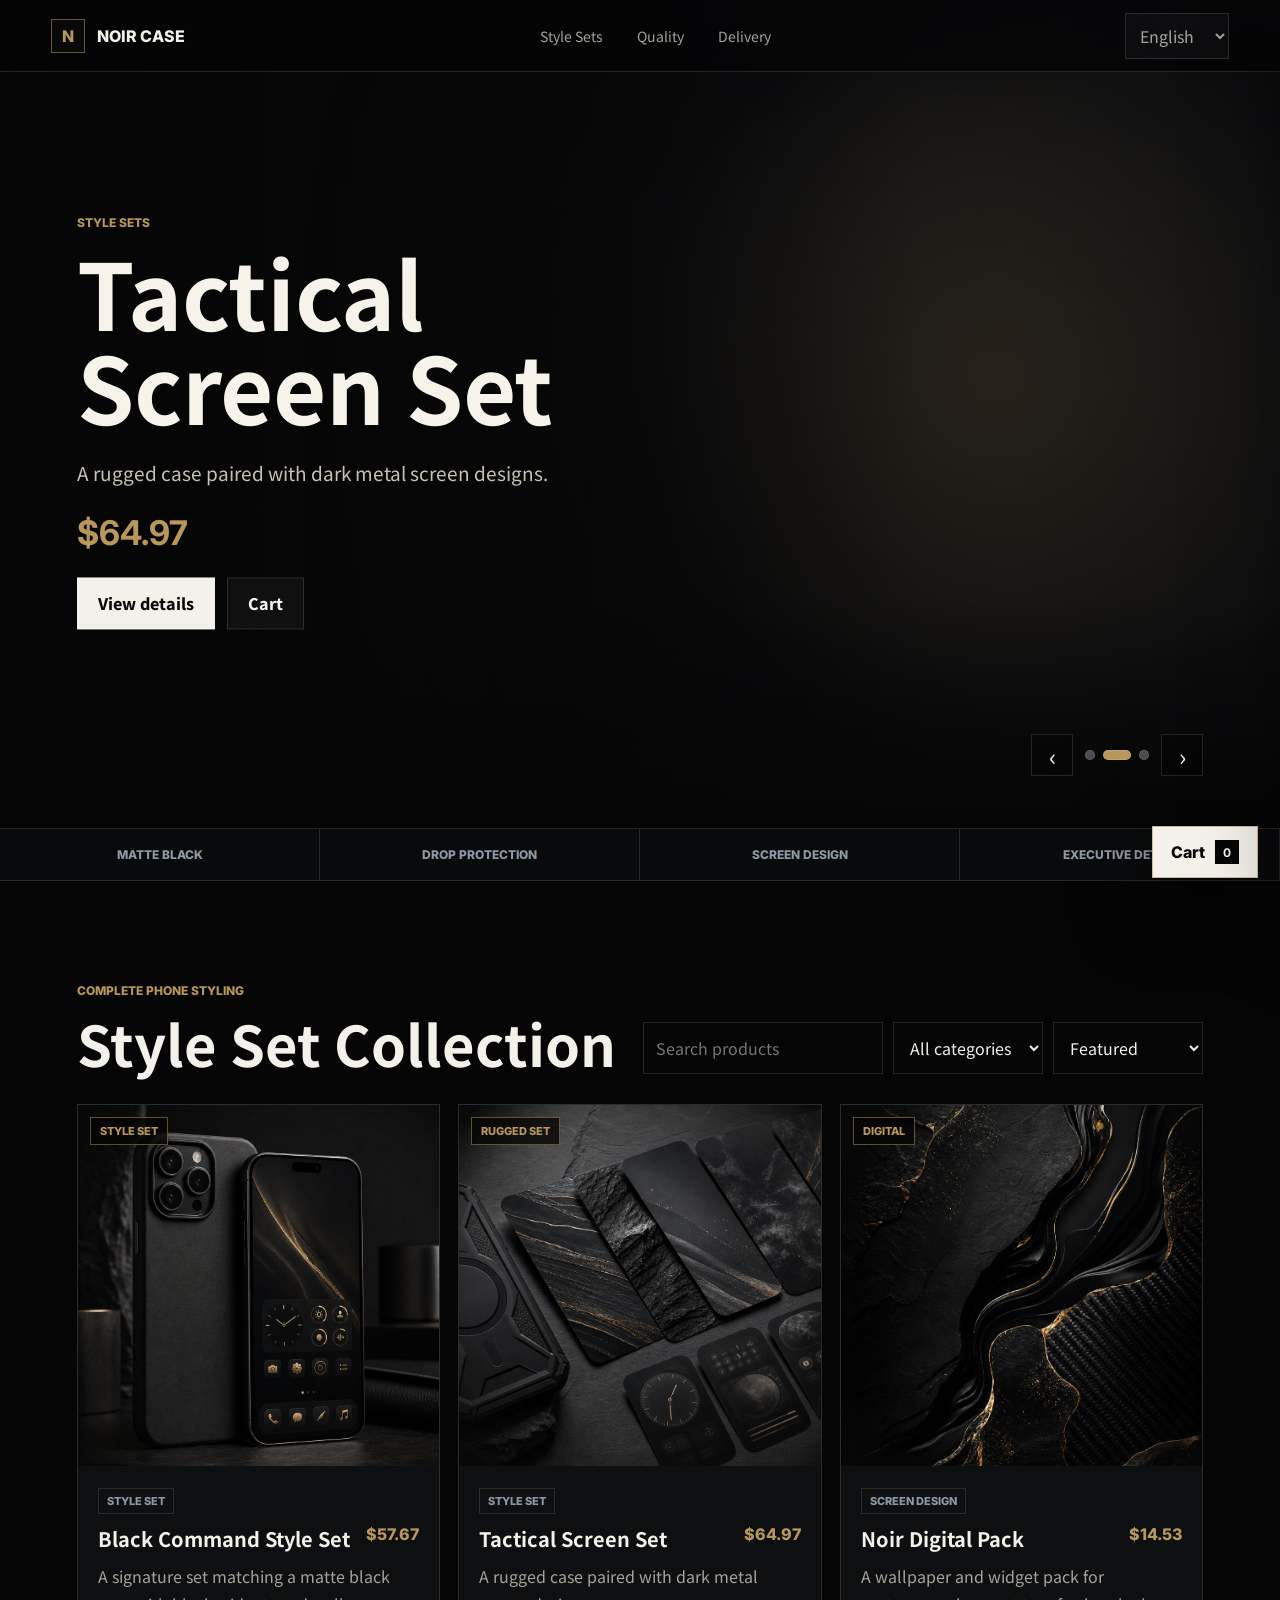
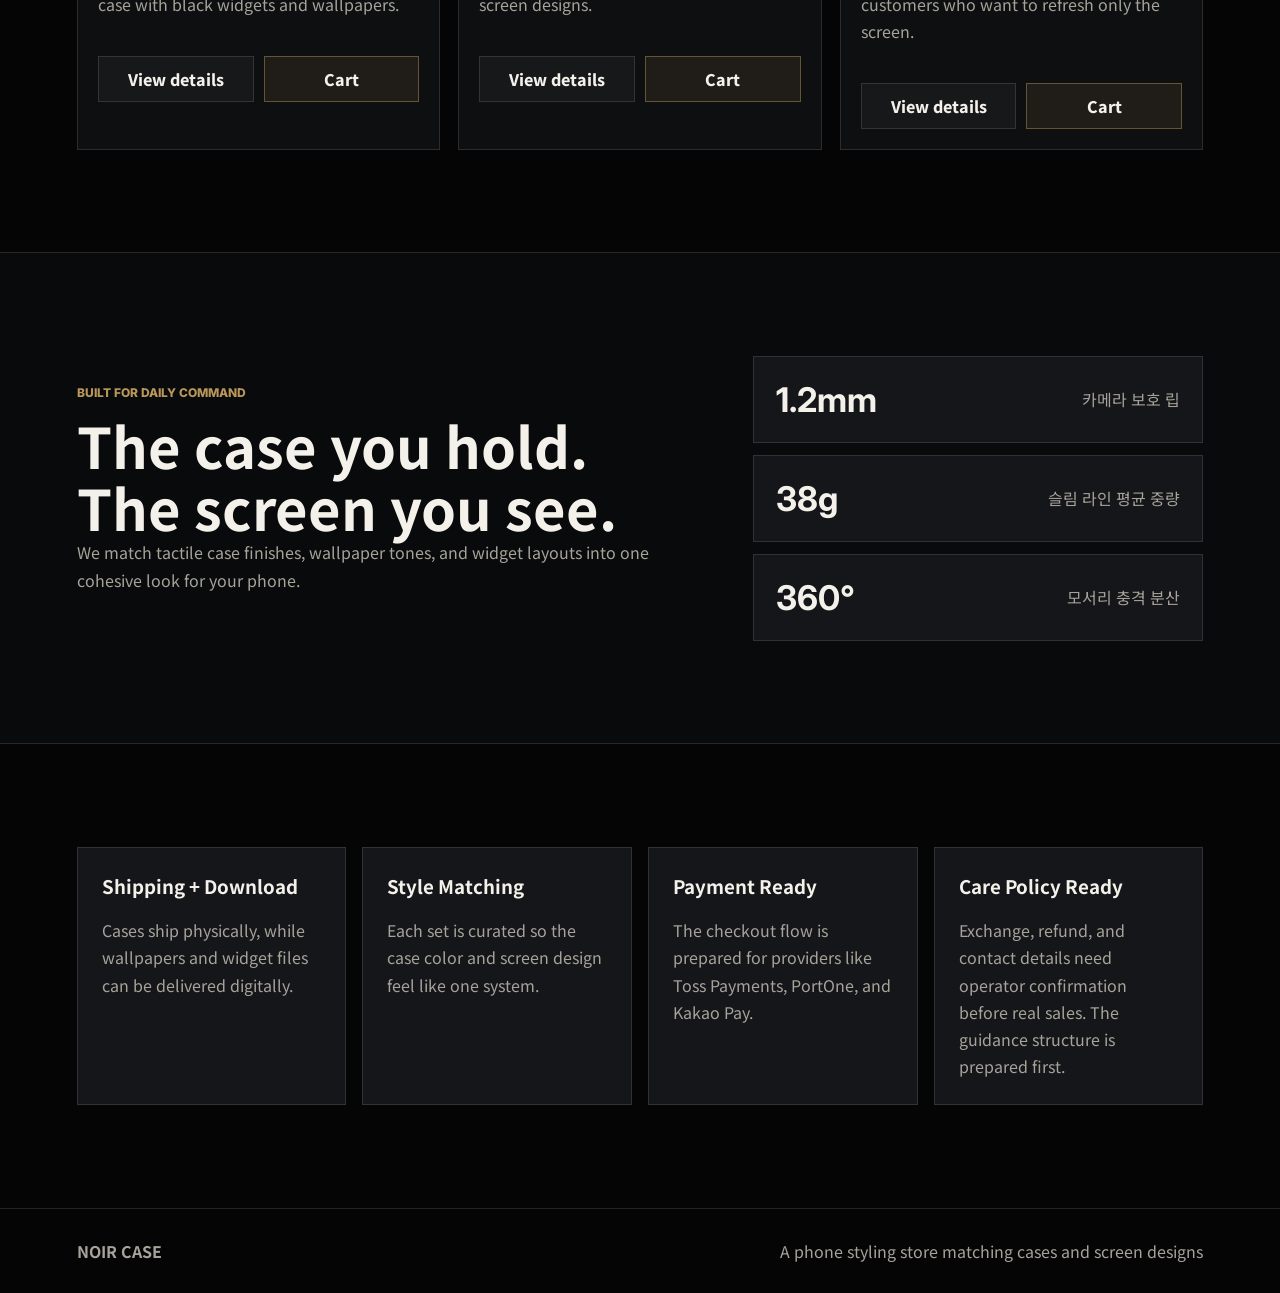
==== commit a2dd4685: "Localize hero carousel labels" ====
--- a/index.html
+++ b/index.html
@@ -51,10 +51,10 @@
             <button class="secondary-btn" type="button" data-hero-add data-i18n="cart">장바구니</button>
           </div>
         </div>
-        <div class="hero-controls" aria-label="메인 상품 전환">
-          <button type="button" data-hero-prev aria-label="이전 상품">‹</button>
+        <div class="hero-controls" aria-label="메인 상품 전환" data-i18n-aria-label="heroSliderLabel">
+          <button type="button" data-hero-prev aria-label="이전 상품" data-i18n-aria-label="prevProduct">‹</button>
           <div class="hero-dots" data-hero-dots></div>
-          <button type="button" data-hero-next aria-label="다음 상품">›</button>
+          <button type="button" data-hero-next aria-label="다음 상품" data-i18n-aria-label="nextProduct">›</button>
         </div>
       </section>
 
@@ -135,18 +135,18 @@
     <aside class="cart-drawer" data-cart-drawer aria-label="장바구니">
       <div class="drawer-head">
         <h2 data-i18n="orderSheet">주문서</h2>
-        <button class="icon-btn" type="button" data-close-cart aria-label="장바구니 닫기">×</button>
+        <button class="icon-btn" type="button" data-close-cart aria-label="장바구니 닫기" data-i18n-aria-label="cartClose">×</button>
       </div>
       <div class="cart-items" data-cart-items></div>
       <div class="cart-total">
-        <span>결제 예정 금액</span>
+        <span data-i18n="cartTotalLabel">결제 예정 금액</span>
         <strong data-cart-total>0원</strong>
       </div>
       <button class="checkout-btn" type="button" data-checkout data-i18n="checkout">결제하기</button>
-      <p class="checkout-note">현재는 데모 결제입니다. 실제 판매 전 PG 가맹점 심사와 서버 검증을 연결하세요.</p>
+      <p class="checkout-note" data-i18n="cartDemoNote">현재는 데모 결제입니다. 실제 판매 전 PG 가맹점 심사와 서버 검증을 연결하세요.</p>
     </aside>
 
-    <button class="cart-fab" type="button" data-open-cart aria-label="장바구니 열기">
+    <button class="cart-fab" type="button" data-open-cart aria-label="장바구니 열기" data-i18n-aria-label="cartOpen">
       <span>Cart</span>
       <strong data-cart-count>0</strong>
     </button>
@@ -159,8 +159,8 @@
     </footer>
 
     <script src="config.js"></script>
-    <script src="i18n.js?v=20260530-checkout"></script>
+    <script src="i18n.js?v=20260530-heroaria"></script>
     <script src="store.js"></script>
-    <script src="app.js?v=20260530-cartstate"></script>
+    <script src="app.js?v=20260530-heroaria"></script>
   </body>
 </html>
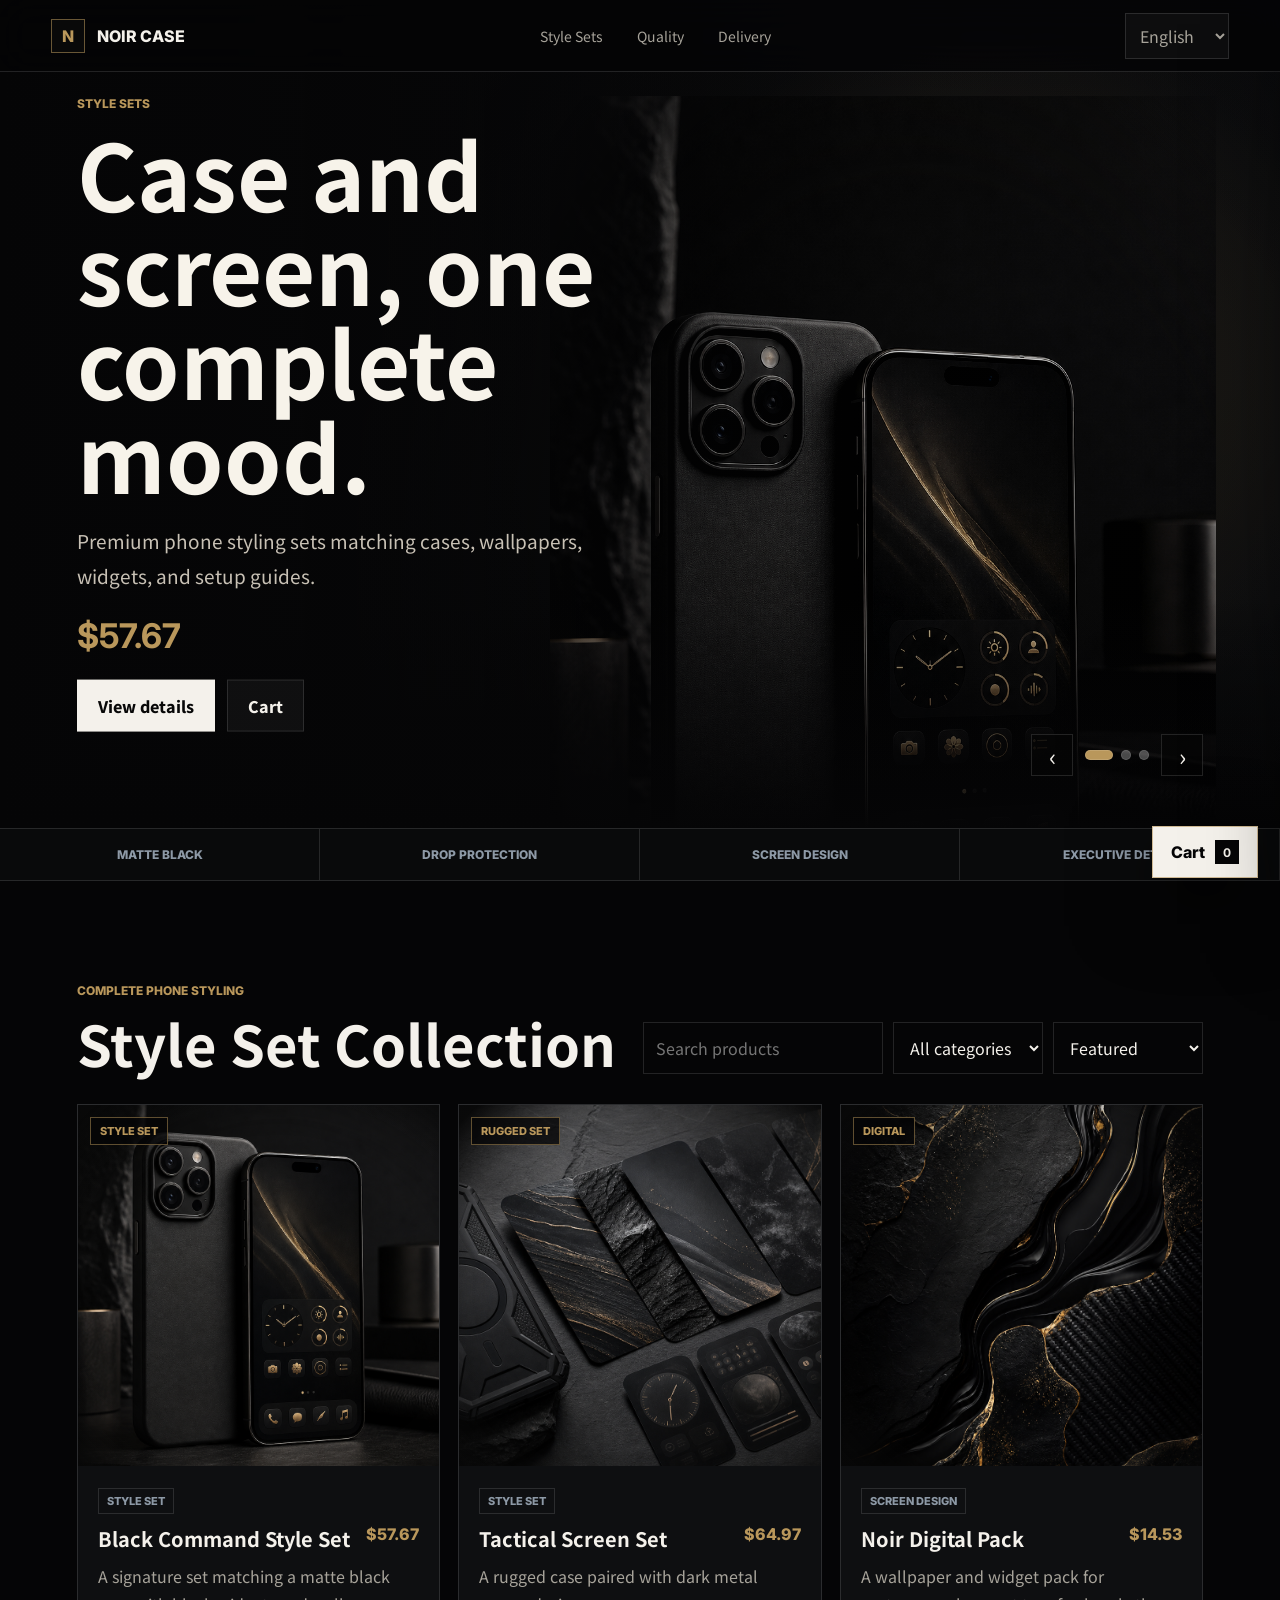
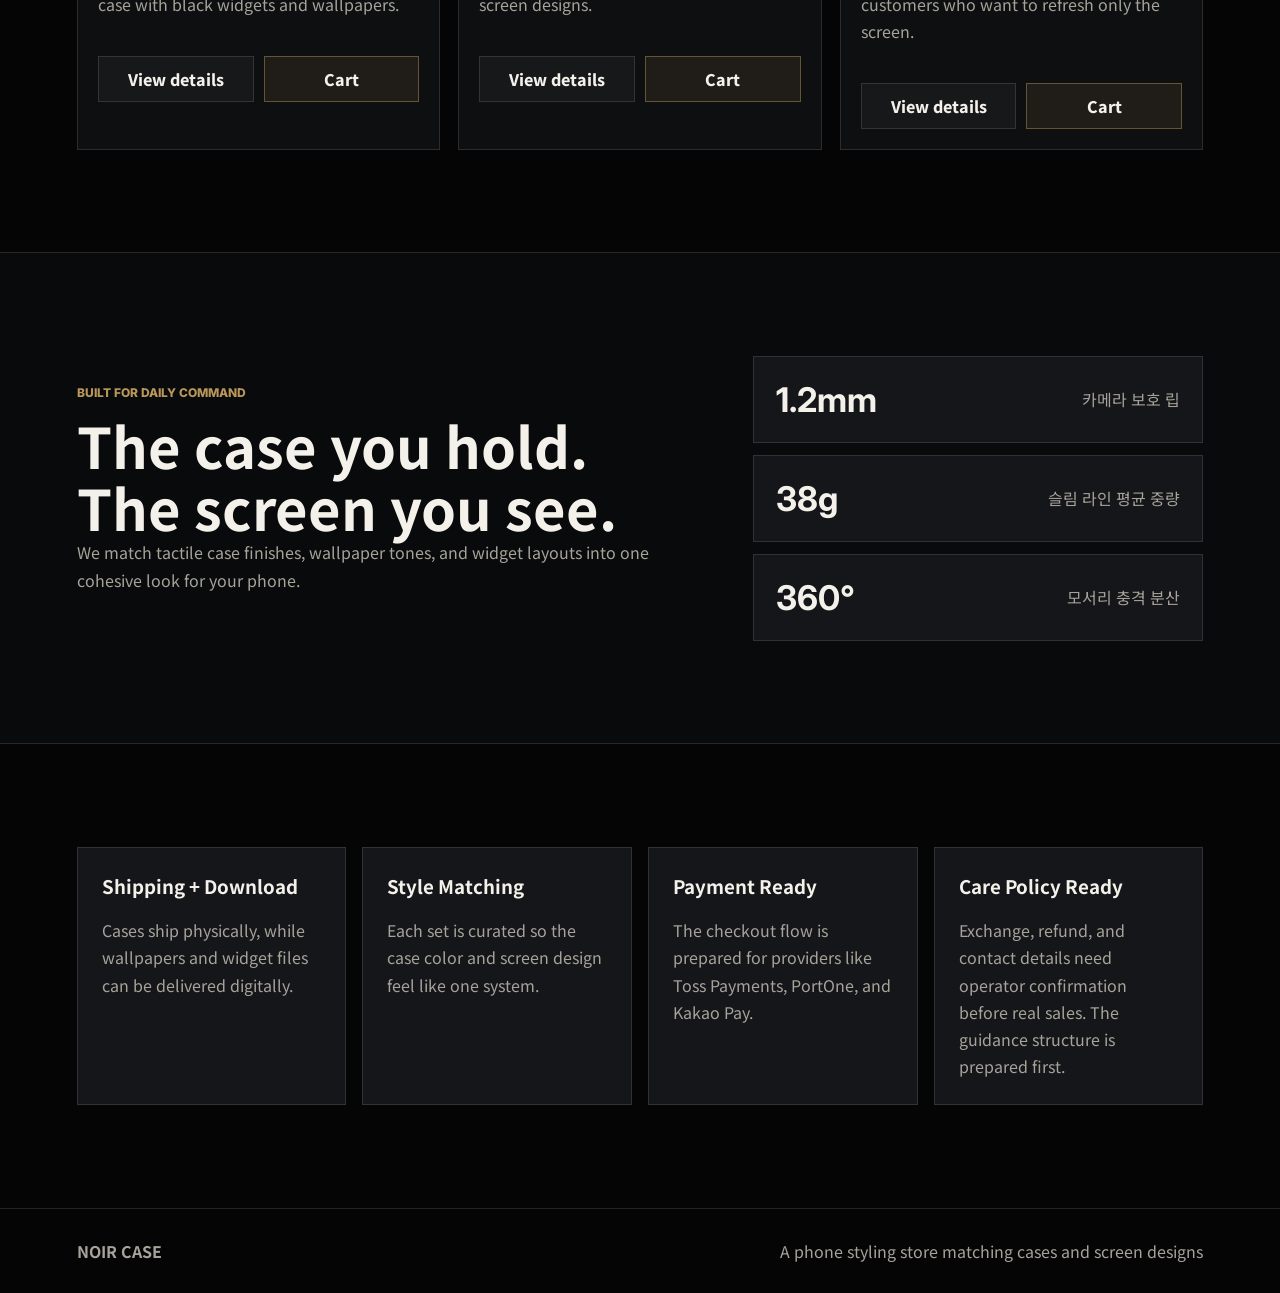
==== commit 3a0b1e95: "Sync shared asset cache versions" ====
--- a/index.html
+++ b/index.html
@@ -17,7 +17,7 @@
     <link rel="preconnect" href="https://fonts.googleapis.com" />
     <link rel="preconnect" href="https://fonts.gstatic.com" crossorigin />
     <link href="https://fonts.googleapis.com/css2?family=Noto+Sans+KR:wght@400;500;600;700;800&family=Inter:wght@500;600;700;800&display=swap" rel="stylesheet" />
-    <link rel="stylesheet" href="styles.css?v=20260530-cartbadge" />
+    <link rel="stylesheet" href="styles.css?v=20260530-sitecache" />
   </head>
   <body>
     <header class="site-header">
@@ -159,8 +159,8 @@
     </footer>
 
     <script src="config.js"></script>
-    <script src="i18n.js?v=20260530-heroaria"></script>
+    <script src="i18n.js?v=20260530-sitecache"></script>
     <script src="store.js"></script>
-    <script src="app.js?v=20260530-heroaria"></script>
+    <script src="app.js?v=20260530-cardcopy"></script>
   </body>
 </html>
--- a/styles.css
+++ b/styles.css
@@ -1302,6 +1302,12 @@
 .order-card p {
   grid-column: 1 / -1;
   margin-bottom: 0;
+}
+
+.order-fulfillment {
+  color: var(--gold) !important;
+  font-size: 0.86rem;
+  font-weight: 700;
 }
 
 .order-status {
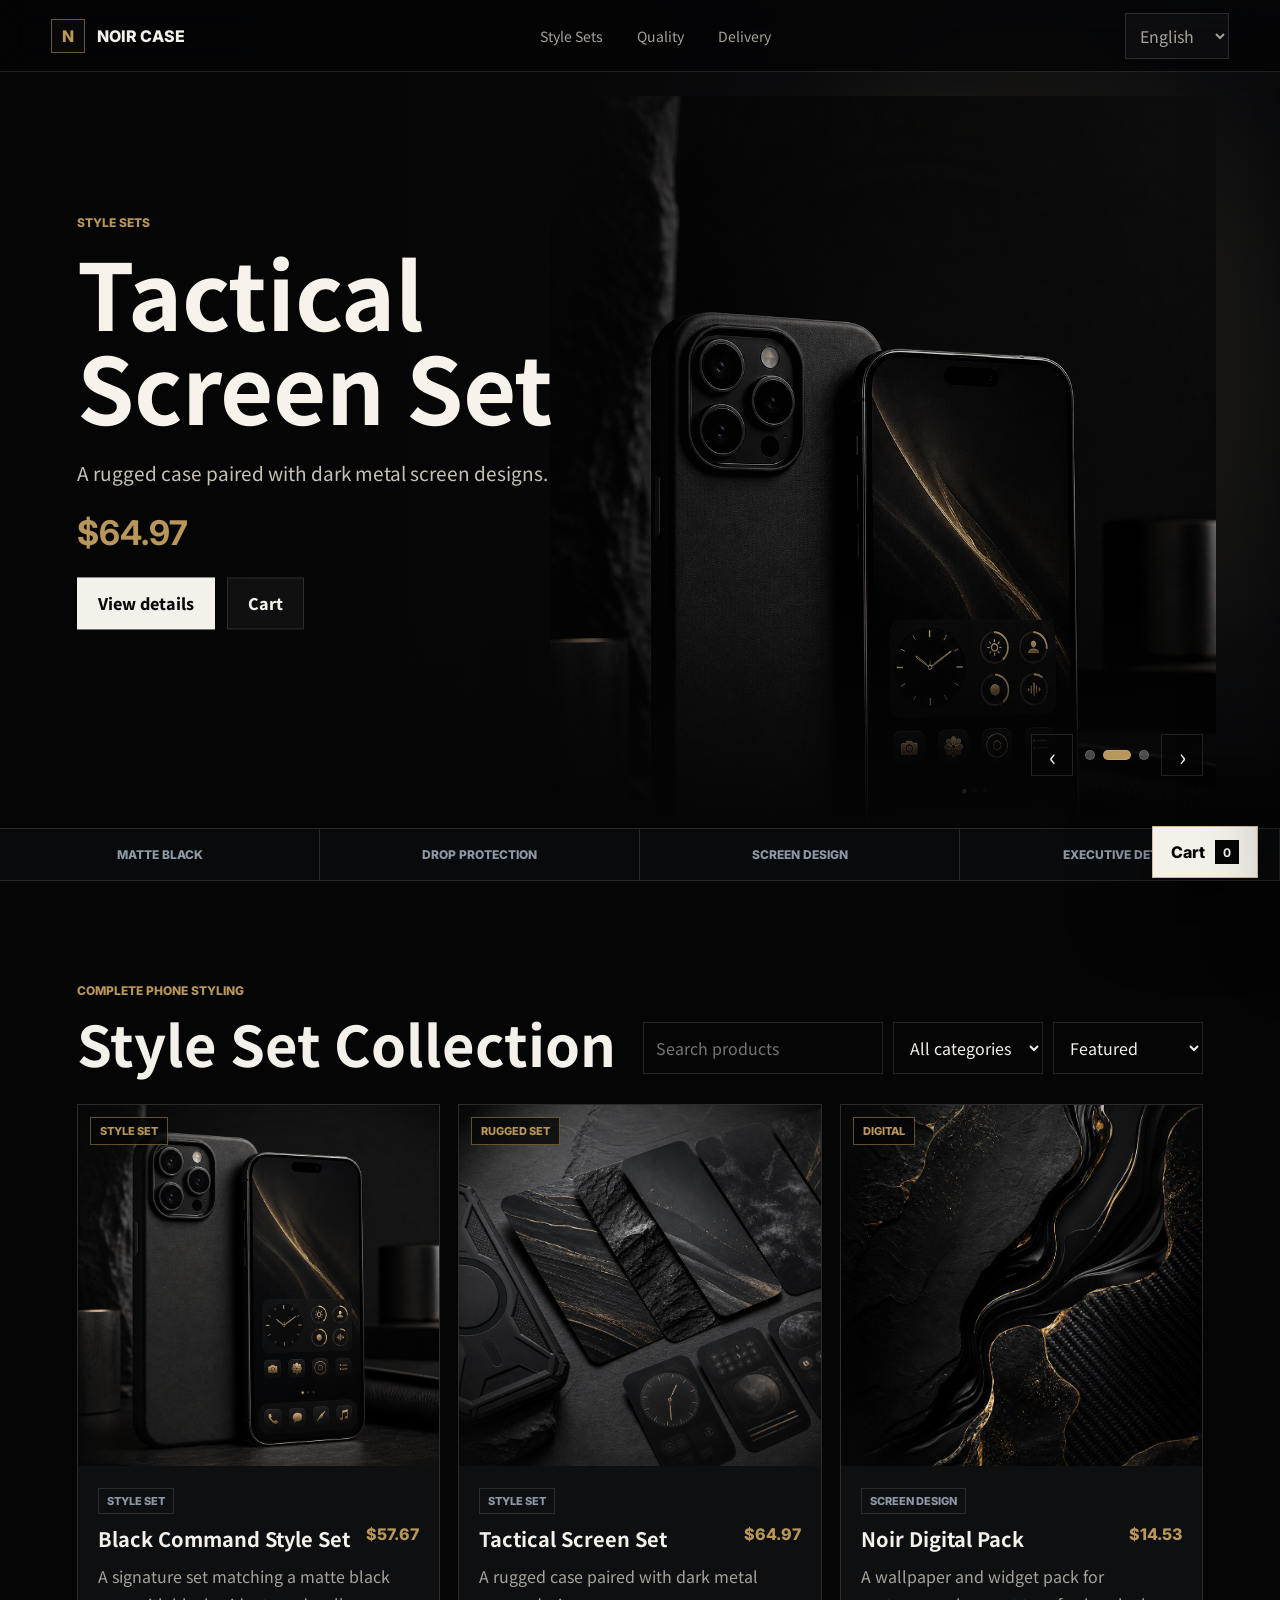
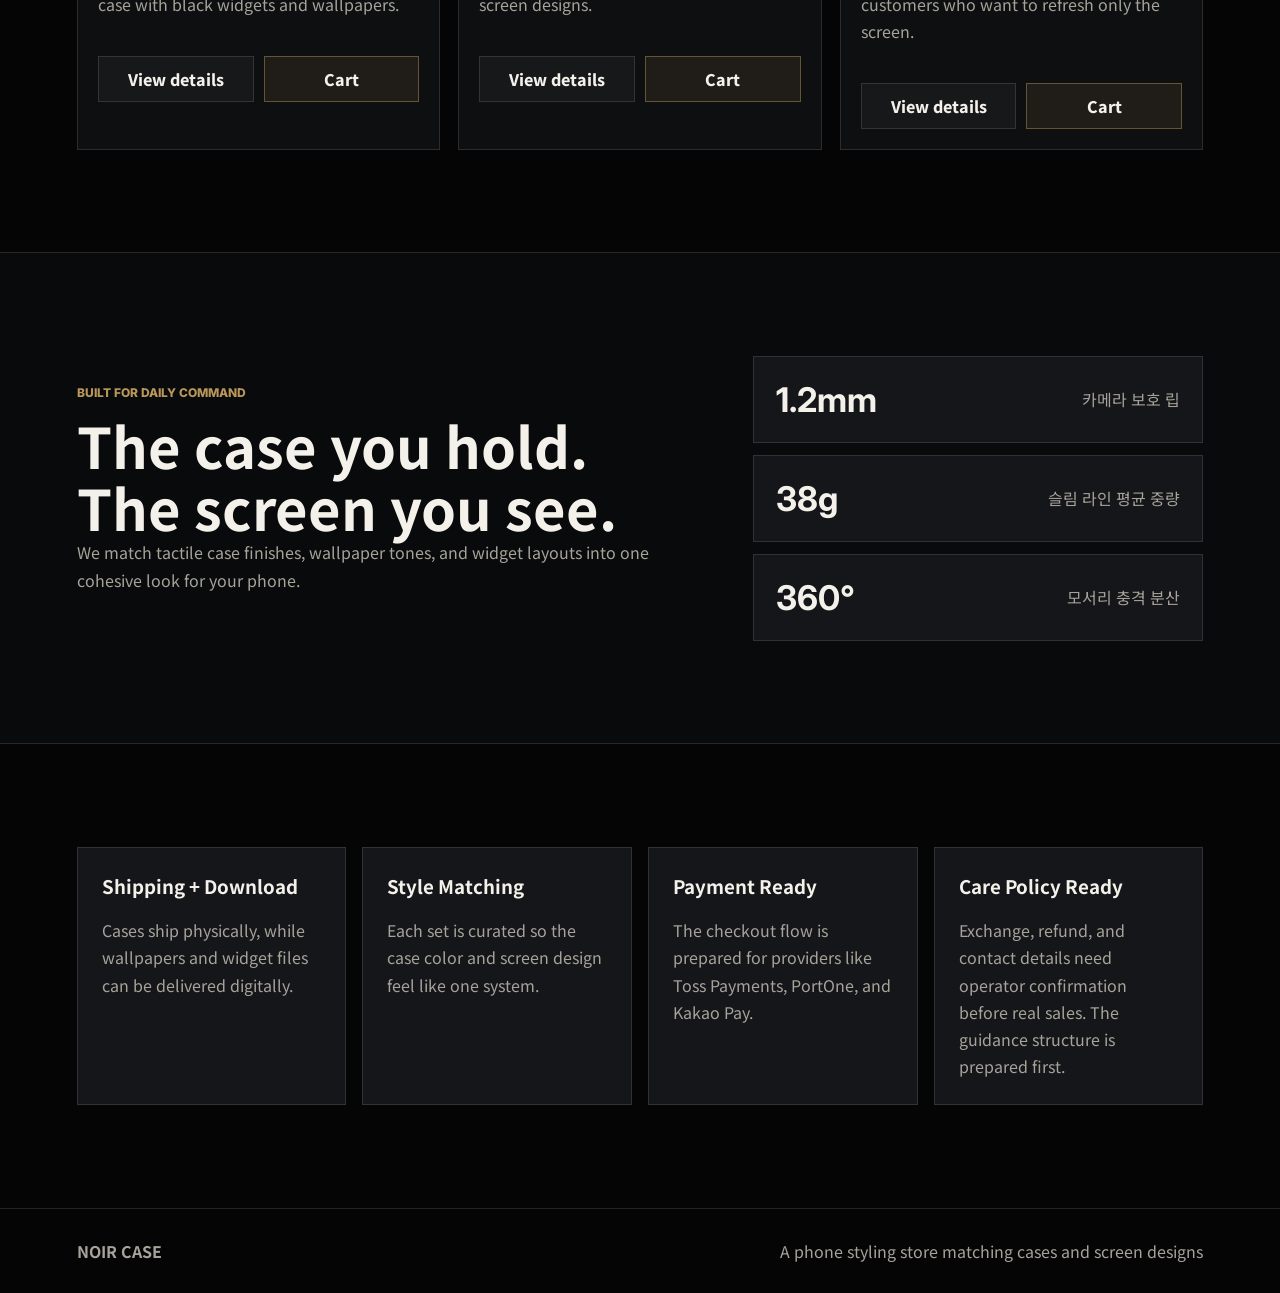
==== commit 86085156: "Prioritize mobile checkout summary" ====
--- a/index.html
+++ b/index.html
@@ -17,7 +17,7 @@
     <link rel="preconnect" href="https://fonts.googleapis.com" />
     <link rel="preconnect" href="https://fonts.gstatic.com" crossorigin />
     <link href="https://fonts.googleapis.com/css2?family=Noto+Sans+KR:wght@400;500;600;700;800&family=Inter:wght@500;600;700;800&display=swap" rel="stylesheet" />
-    <link rel="stylesheet" href="styles.css?v=20260530-sitecache" />
+    <link rel="stylesheet" href="styles.css?v=20260530-checkoutmobile" />
   </head>
   <body>
     <header class="site-header">
--- a/styles.css
+++ b/styles.css
@@ -2218,11 +2218,14 @@
   }
 
   .cart-fab {
-    top: 76px;
-    right: 18px;
-    bottom: auto;
-    min-width: 54px;
-    min-height: 54px;
+    top: auto;
+    right: 16px;
+    bottom: 18px;
+    min-width: 48px;
+    min-height: 48px;
+    border-color: rgba(185, 151, 91, 0.42);
+    background: rgba(244, 241, 235, 0.92);
+    box-shadow: 0 16px 38px rgba(0, 0, 0, 0.38);
     justify-content: center;
     gap: 0;
     padding: 0;
@@ -2238,8 +2241,8 @@
   }
 
   .cart-fab strong {
-    min-width: 26px;
-    height: 26px;
+    min-width: 24px;
+    height: 24px;
   }
 
   .hero {
@@ -2483,6 +2486,7 @@
 
   .checkout-summary {
     position: static;
+    order: -1;
   }
 
   .admin-preview {
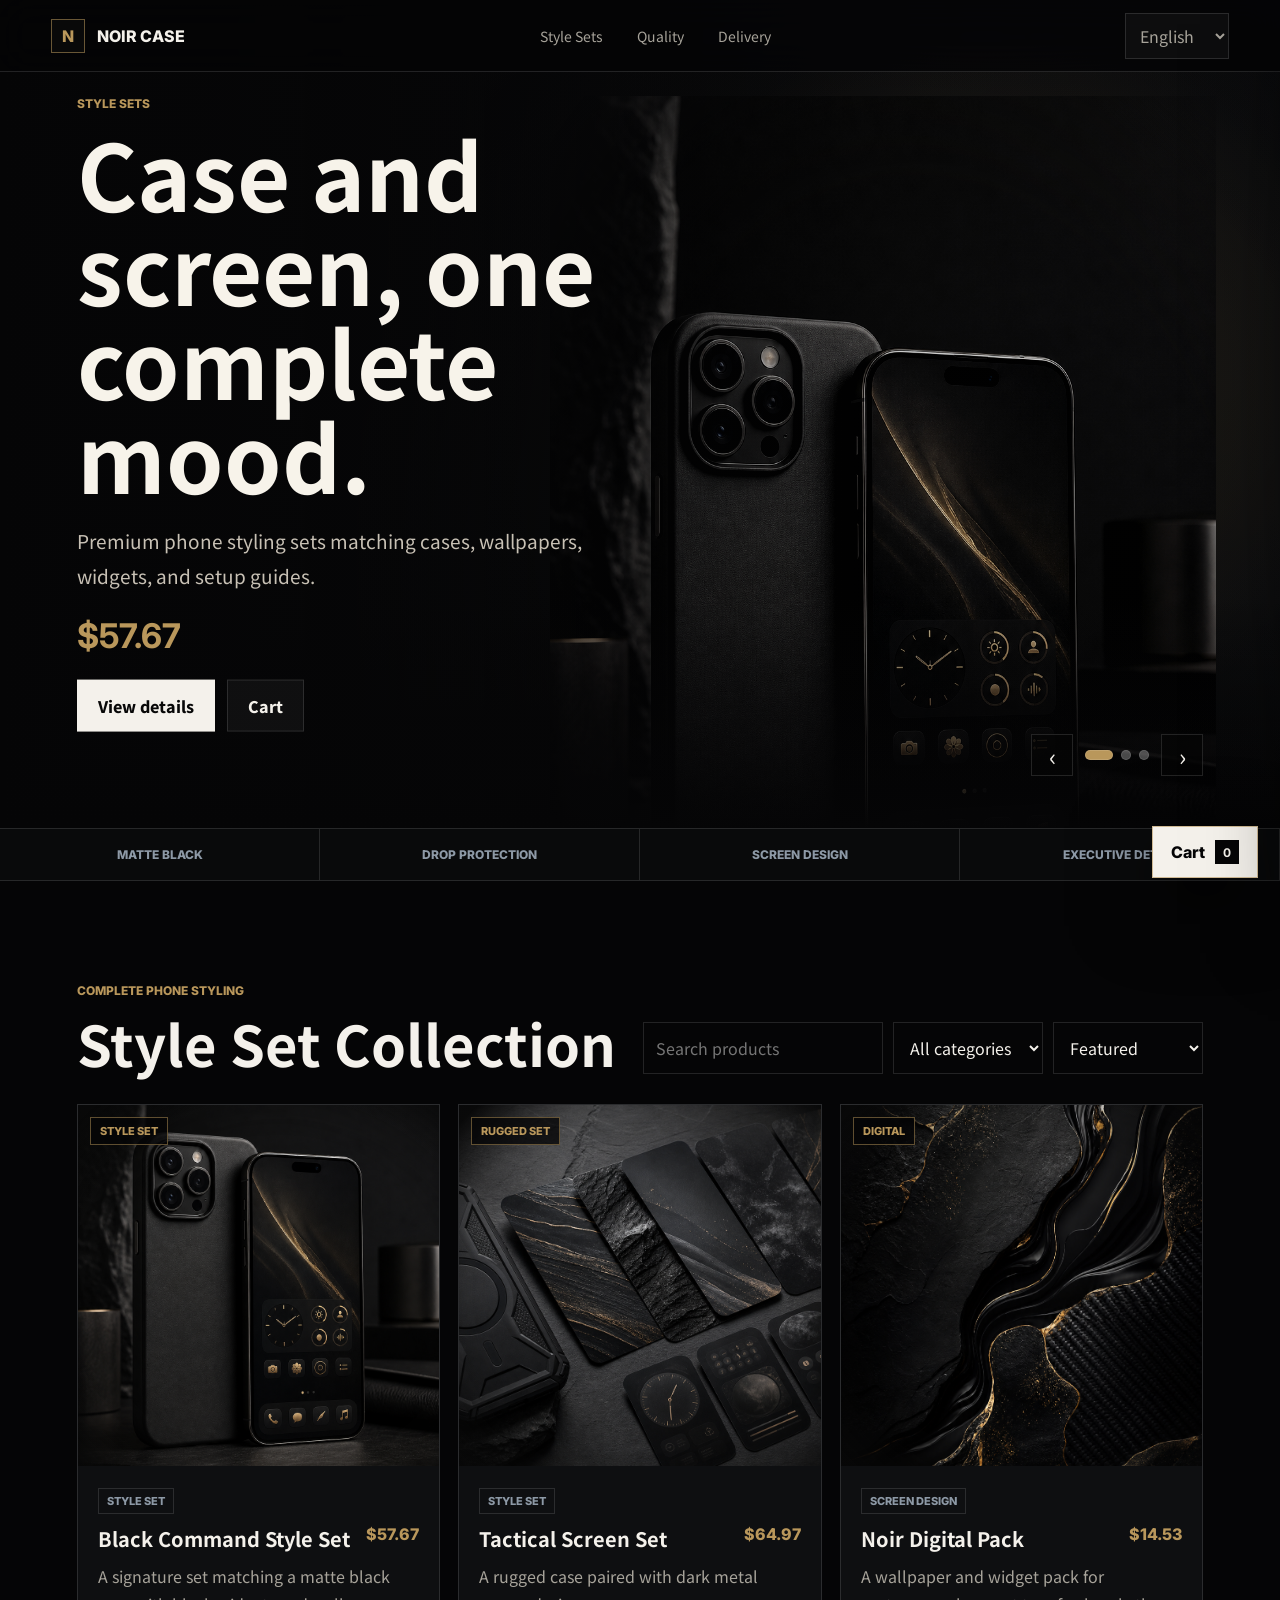
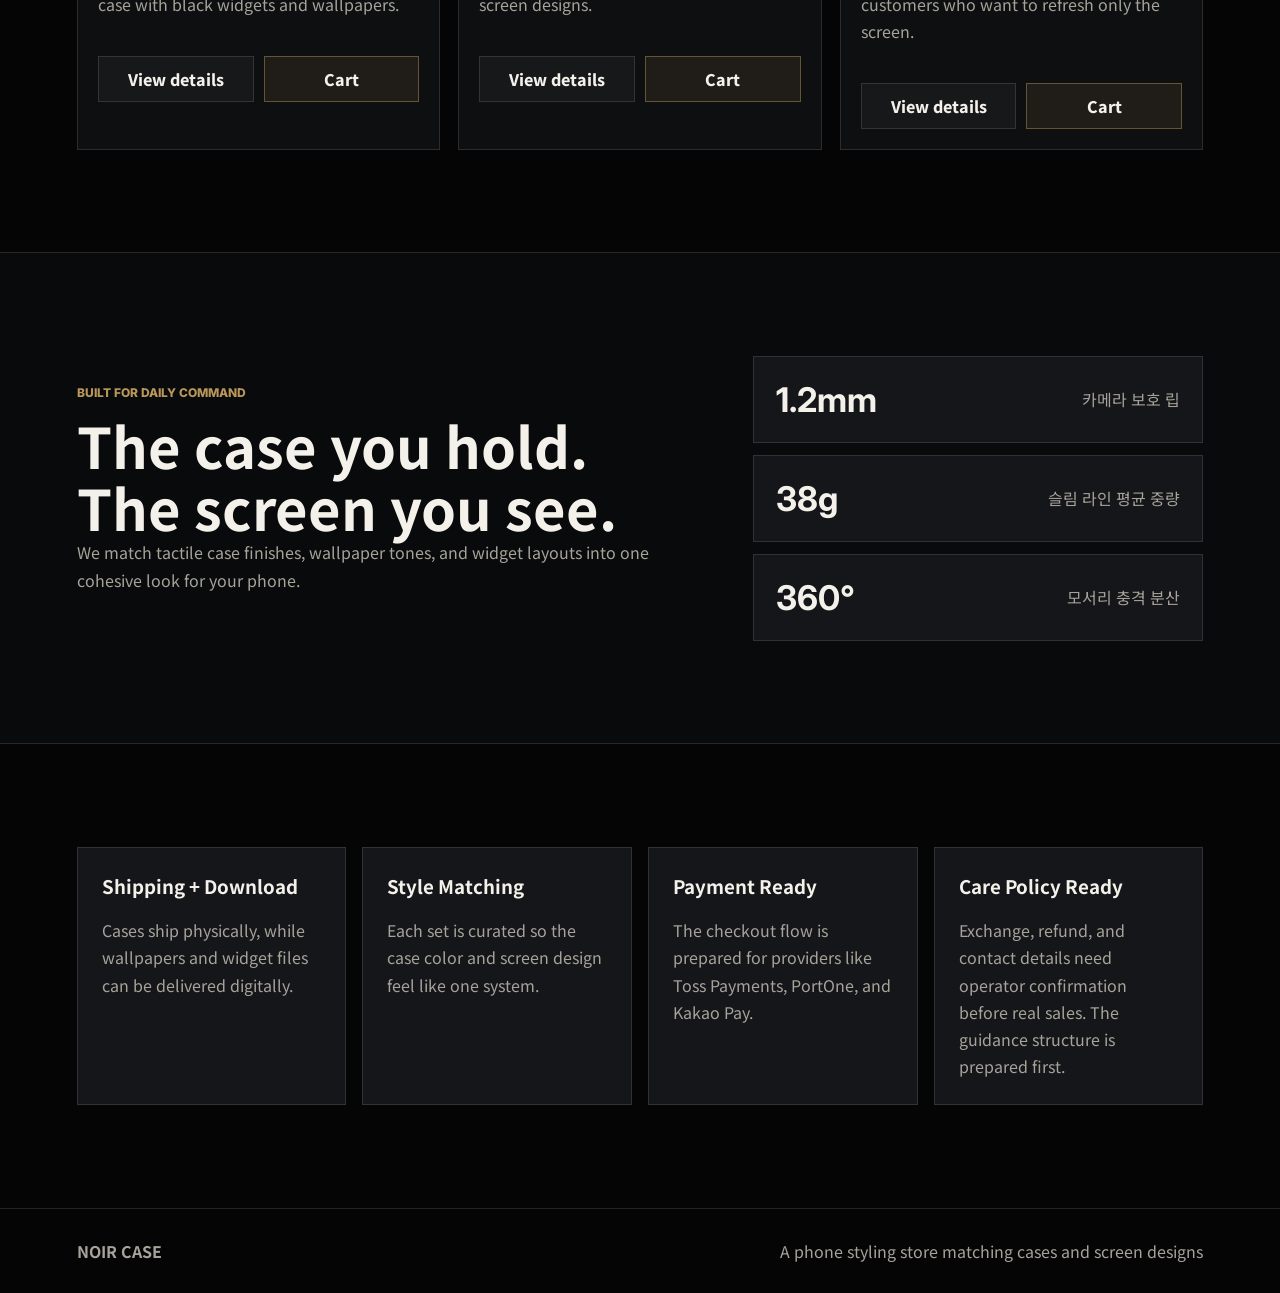
==== commit 14d7de63: "Improve mobile product hero framing" ====
--- a/index.html
+++ b/index.html
@@ -17,7 +17,7 @@
     <link rel="preconnect" href="https://fonts.googleapis.com" />
     <link rel="preconnect" href="https://fonts.gstatic.com" crossorigin />
     <link href="https://fonts.googleapis.com/css2?family=Noto+Sans+KR:wght@400;500;600;700;800&family=Inter:wght@500;600;700;800&display=swap" rel="stylesheet" />
-    <link rel="stylesheet" href="styles.css?v=20260530-checkoutmobile" />
+    <link rel="stylesheet" href="styles.css?v=20260530-detailmobile" />
   </head>
   <body>
     <header class="site-header">
--- a/styles.css
+++ b/styles.css
@@ -2314,9 +2314,10 @@
   }
 
   .apple-immersive-hero {
-    min-height: 118vh;
+    min-height: 110vh;
     align-content: start;
-    padding-top: 44px;
+    gap: 14px;
+    padding-top: 34px;
     padding-bottom: 92px;
   }
 
@@ -2330,21 +2331,26 @@
   }
 
   .apple-hero-copy h1 {
-    font-size: clamp(42px, 13vw, 68px);
+    font-size: clamp(40px, 12vw, 62px);
+  }
+
+  .apple-hero-copy p:not(.eyebrow) {
+    font-size: 17px;
+    line-height: 1.5;
   }
 
   .apple-hero-visual img {
     position: sticky;
-    top: 284px;
+    top: 256px;
     width: min(100%, 520px);
-    max-height: 44vh;
+    max-height: 48vh;
   }
 
   .apple-hero-visual .blend-media {
     position: sticky;
-    top: 284px;
+    top: 256px;
     width: min(100%, 520px);
-    max-height: 44vh;
+    max-height: 48vh;
   }
 
   .apple-overview-strip article,
